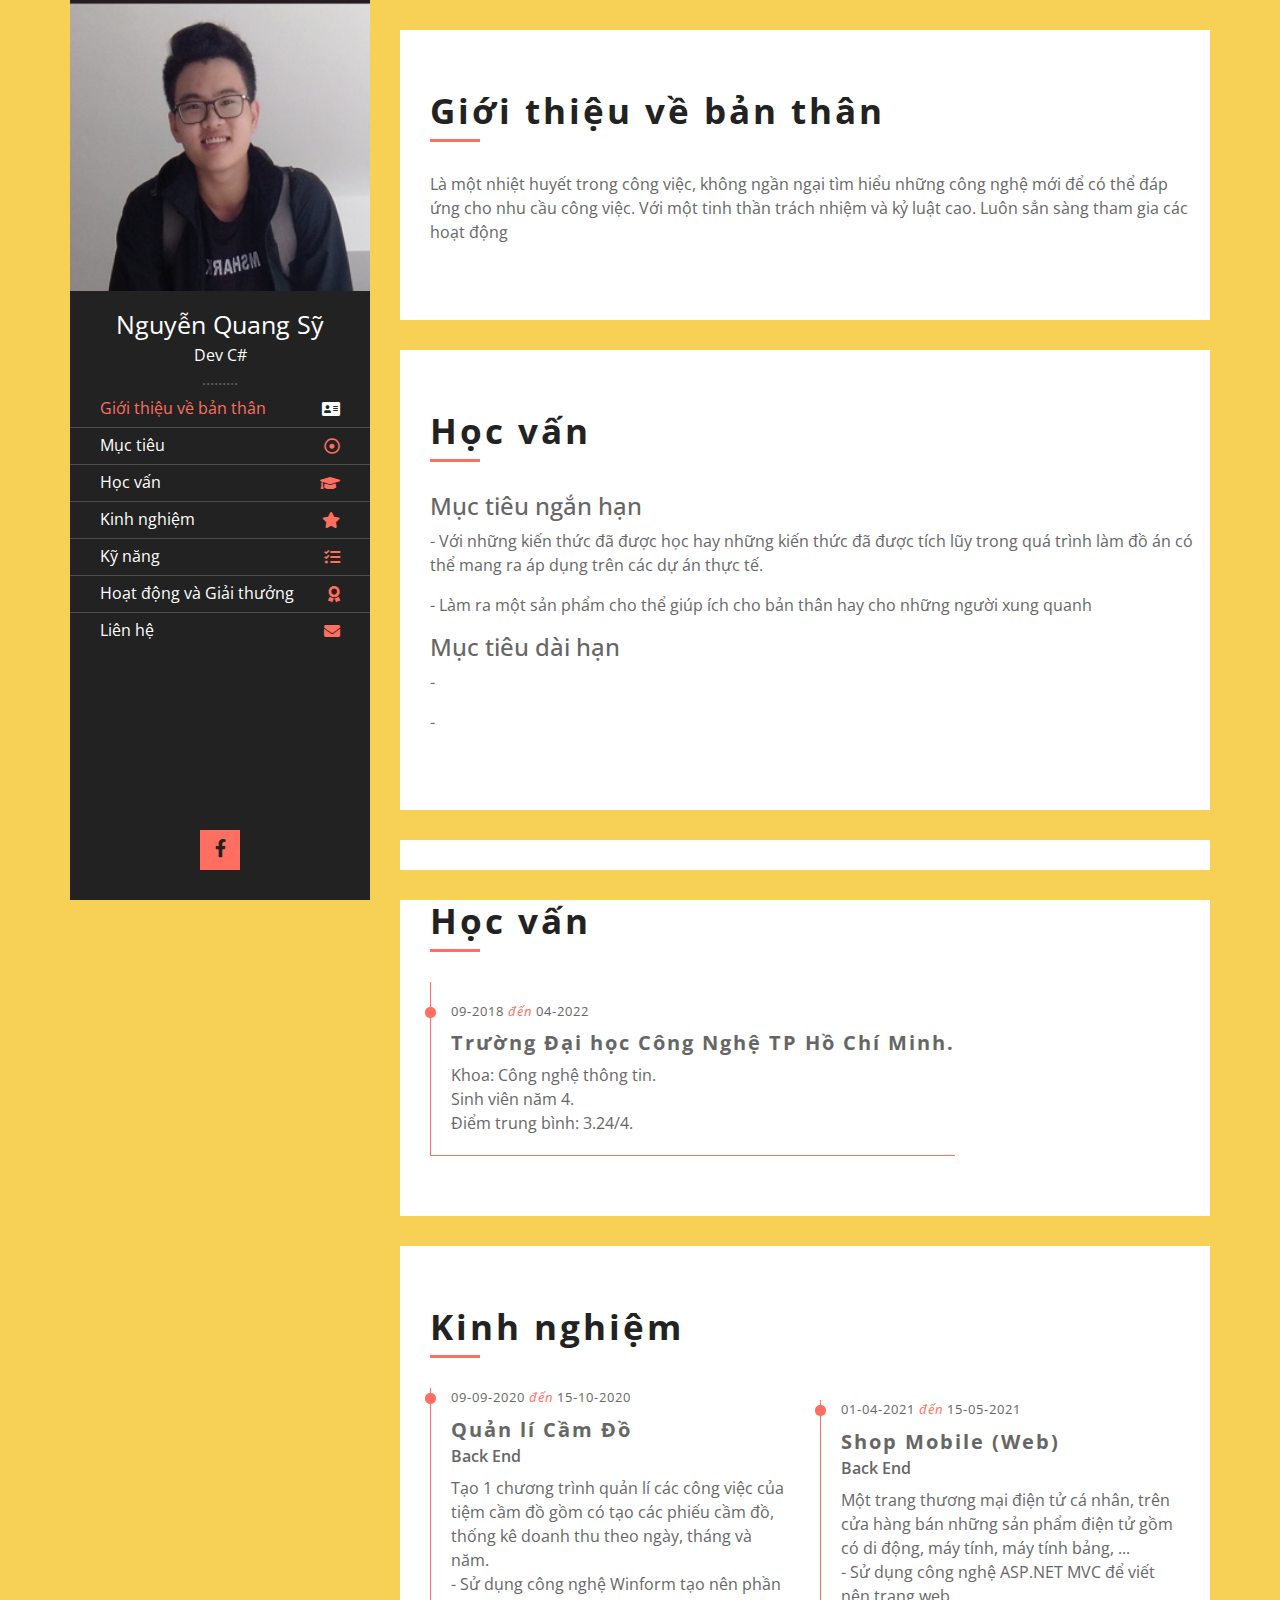
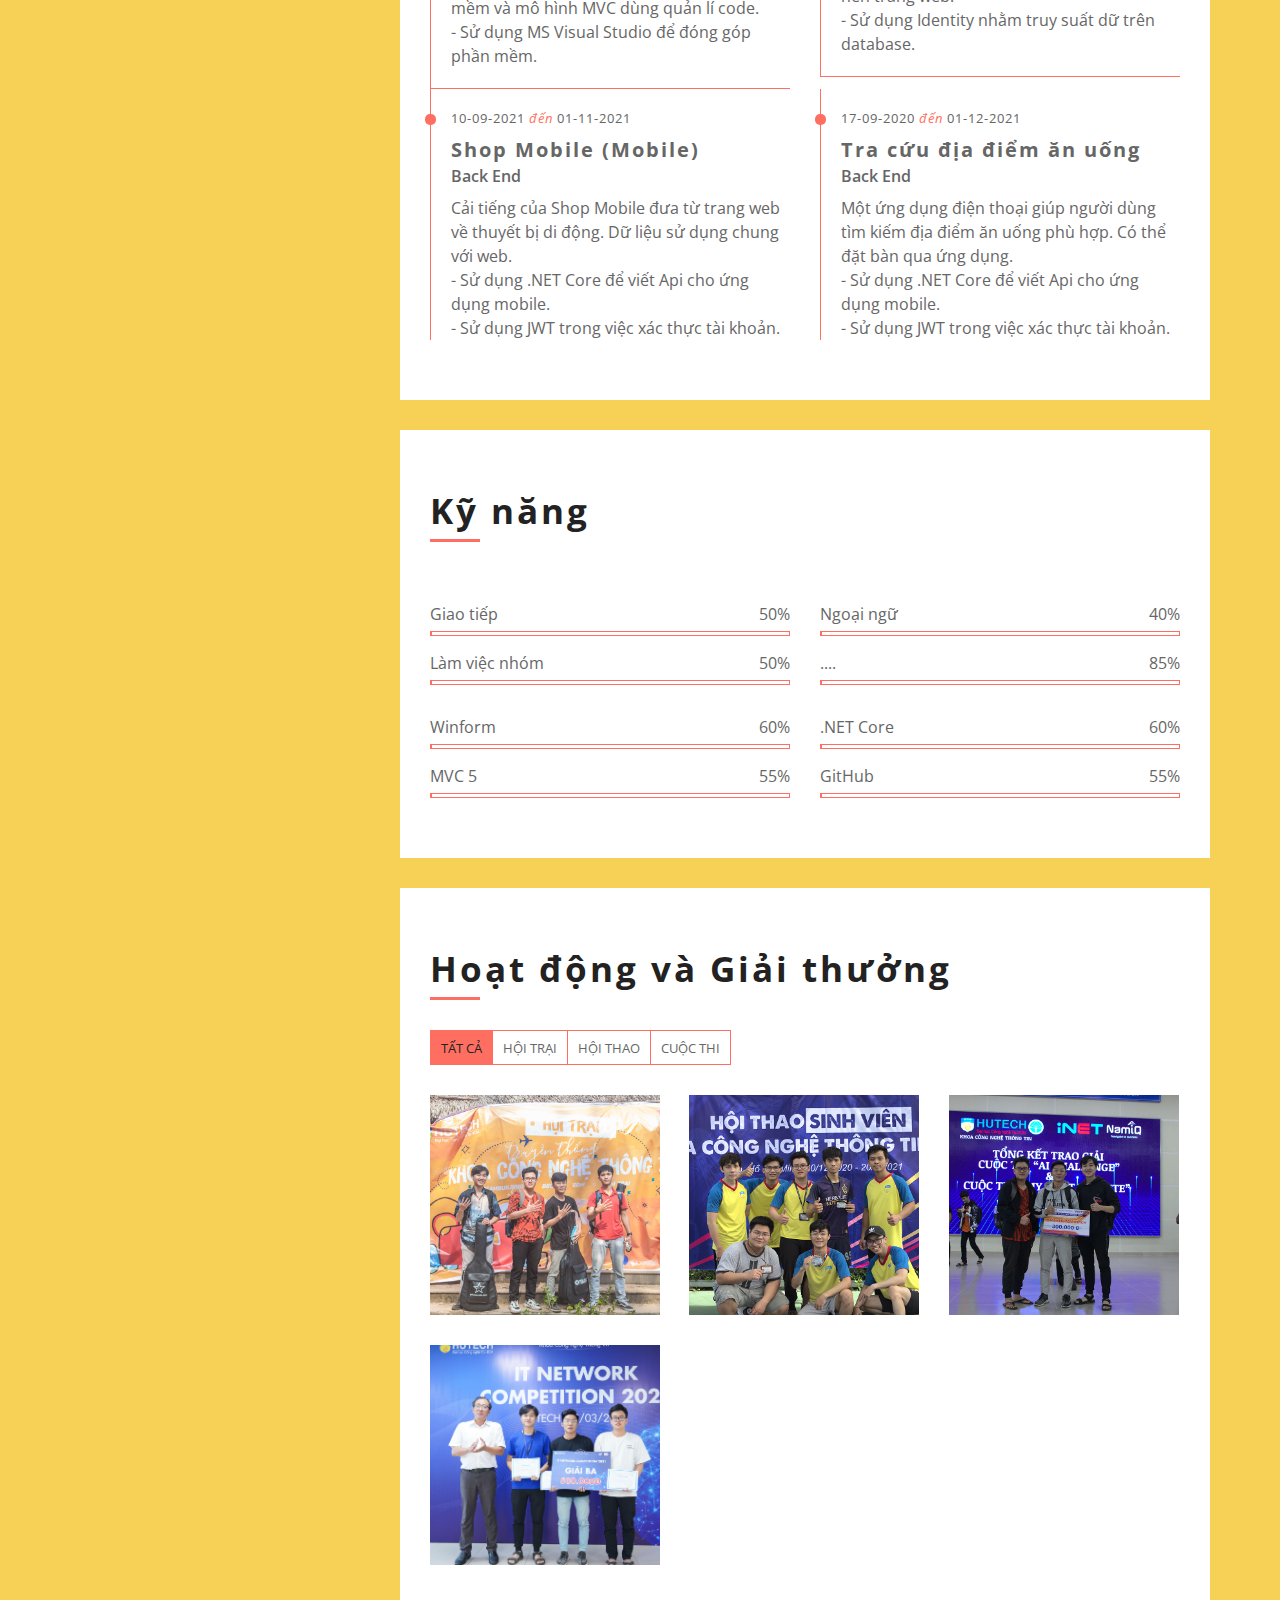
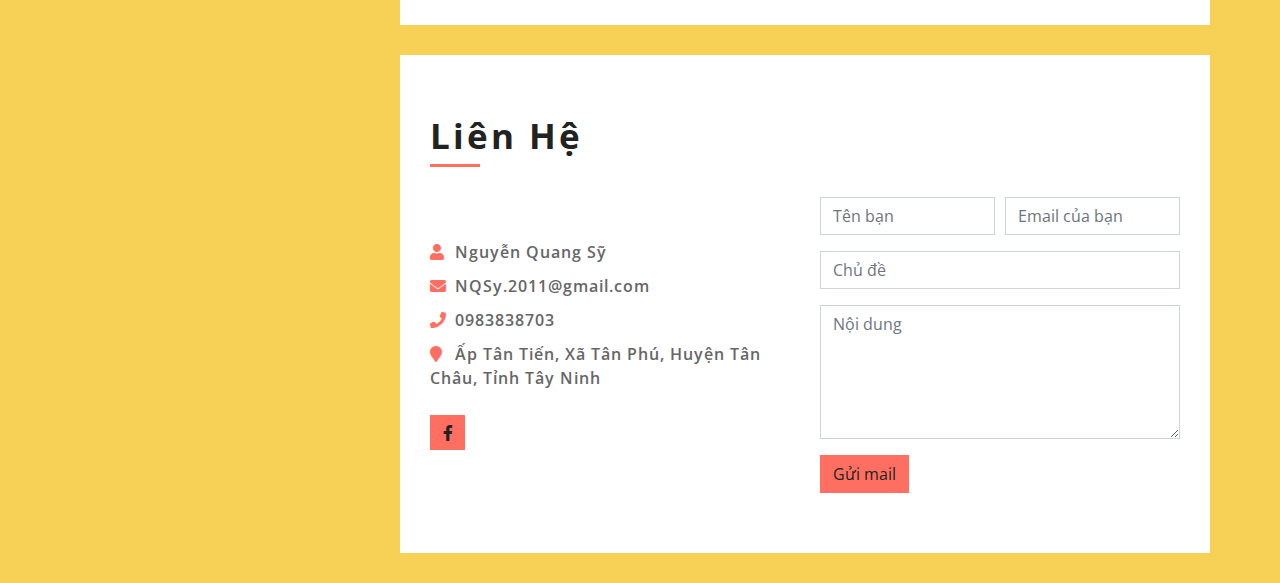
==== index.html @ 54b07f50 "Update index.html" ====
<!DOCTYPE html>
<html lang="en">
    <head>
        <meta charset="utf-8">
        <title>Nguyễn Quang Sỹ</title>
        <meta content="width=device-width, initial-scale=1.0" name="viewport">
        <!-- <meta content="Resume Website Template Free Download" name="keywords">
        <meta content="Resume Website Template Free Download" name="description"> -->

        <!-- Favicon -->
        <link href="img/profile1.png" rel="icon">

        <!-- Google Fonts -->
        <link href="https://fonts.googleapis.com/css2?family=Open+Sans:300;400;600;700;800&display=swap" rel="stylesheet">

        <!-- CSS Libraries -->
        <link href="https://stackpath.bootstrapcdn.com/bootstrap/4.4.1/css/bootstrap.min.css" rel="stylesheet">
        <link href="https://cdnjs.cloudflare.com/ajax/libs/font-awesome/5.10.0/css/all.min.css" rel="stylesheet">
        <link href="lib/slick/slick.css" rel="stylesheet">
        <link href="lib/slick/slick-theme.css" rel="stylesheet">
        <link href="lib/lightbox/css/lightbox.min.css" rel="stylesheet">

        <!-- Template Stylesheet -->
        <link href="css/style.css" rel="stylesheet">
        
    </head>

    <body data-spy="scroll" data-target=".navbar" data-offset="51">
        <div class="wrapper">
            <div class="sidebar">
                <div class="sidebar-header">
                    <img src="img/profile1.png" alt="Image">
                </div>
     
                <div class="sidebar-content">
                    <nav class="navbar navbar-expand-md bg-dark navbar-dark">
                        <!-- <a href="#" class="navbar-brand">Nguyễn Quang Sỹ</a>
                        <button type="button" class="navbar-toggler" data-toggle="collapse" data-target="#navbarCollapse">
                            <span class="navbar-toggler-icon"></span>
                        </button> -->
                        <div style="color: white; font-size: 25px;">Nguyễn Quang Sỹ</div>
                        <div style="color: white;">Dev C#</div>
                        <div>.........</div>
                        <div class="collapse navbar-collapse" id="navbarCollapse">
                            
                            <ul class="nav navbar-nav">
                                <!-- <li class="nav-item">
                                    <a class="nav-link" href="#header">Home<i class="fa fa-home"></i></a>
                                </li> -->
                                <li class="nav-item">
                                    <a class="nav-link" href="#about">Giới thiệu về bản thân<i class="fa fa-address-card"></i></a>
                                </li>
                                <li class="nav-item">
                                    <a class="nav-link" href="#target">Mục tiêu<i class="far fa-dot-circle"></i></a>
                                </li>
                                <li class="nav-item">
                                    <a class="nav-link" href="#education">Học vấn<i class="fas fa-graduation-cap"></i></a>
                                </li>
                                <li class="nav-item">
                                    <a class="nav-link" href="#experience">Kinh nghiệm<i class="fa fa-star"></i></a>
                                </li>
                                <li class="nav-item">
                                    <a class="nav-link" href="#service">Kỹ năng<i class="fa fa-tasks"></i></a>
                                </li>
                                <li class="nav-item">
                                    <a class="nav-link" href="#activities">Hoạt động và Giải thưởng<i class="fas fa-award"></i></a>
                                </li>
                                <!-- <li class="nav-item">
                                    <a class="nav-link" href="#portfolio">Portfolio<i class="fa fa-file-archive"></i></a>
                                </li>-->
                                <li class="nav-item">
                                    <a class="nav-link" href="#contact">Liên hệ<i class="fa fa-envelope"></i></a>
                                </li> 
                            </ul>
                        </div>
                    </nav>
                </div>
                <div class="sidebar-footer">
                    <!-- <a href="#"><i class="fab fa-twitter"></i></a> -->
                    <a href="https://www.facebook.com/quangsy2011/"><i class="fab fa-facebook-f"></i></a>
                    <!-- <a href="#"><i class="fab fa-linkedin-in"></i></a> -->
                </div>
            </div>
            <div class="content">
                <!-- Header Start -->
                <!-- <div class="header" id="header">
                    <div class="content-inner">
                        <p>I'm</p>
                        <h1>Michael Miller</h1>
                        <h2></h2>
                        <div class="typed-text">Web Designer, Web Developer, Front End Developer, Apps Developer, Graphic Designer</div>
                    </div>
                </div> -->
                <!-- Header End -->
                
                <!-- Large Button Start -->
                <!-- <div class="large-btn">
                    <div class="content-inner">
                        <a class="btn" href="#"><i class="fa fa-download"></i>Resume</a>
                        <a class="btn" href="#"><i class="fa fa-hands-helping"></i>Hire Me</a>
                    </div>
                </div> -->
                <!-- Large Button End -->
                
                <!-- About Start -->
                <div class="about" id="about">
                    <div class="content-inner">
                        <div class="content-header">
                            <h2>Giới thiệu về bản thân</h2>
                        </div>
                        <div class="row align-items-center">
                            <!-- <div class="col-md-6 col-lg-5">
                                <img src="img/about.jpg" alt="Image">
                            </div> -->
                            <div style="margin-left: 15px;">
                                <p>
                                    Là một nhiệt huyết trong công việc, không ngần ngại tìm hiểu những công nghệ mới để có thể đáp ứng cho nhu cầu công việc. Với một tinh thần trách nhiệm và kỷ luật cao. Luôn sẳn sàng tham gia các hoạt động 
                                </p>
                                <!-- <a class="btn" href="#">Hire Me</a> -->
                            </div>
                        </div>
                        <!-- <div class="row">
                            <div class="col-md-6">
                                <div class="skills">
                                    <div class="skill-name">
                                        <p>Design</p><p>85%</p>
                                    </div>
                                    <div class="progress">
                                        <div class="progress-bar" role="progressbar" aria-valuenow="85" aria-valuemin="0" aria-valuemax="100"></div>
                                    </div>
                                    <div class="skill-name">
                                        <p>SEO</p><p>95%</p>
                                    </div>
                                    <div class="progress">
                                        <div class="progress-bar" role="progressbar" aria-valuenow="95" aria-valuemin="0" aria-valuemax="100"></div>
                                    </div>
                                </div>
                            </div>
                            <div class="col-md-6">
                                <div class="skills">
                                    <div class="skill-name">
                                        <p>Development</p><p>90%</p>
                                    </div>
                                    <div class="progress">
                                        <div class="progress-bar" role="progressbar" aria-valuenow="90" aria-valuemin="0" aria-valuemax="100"></div>
                                    </div>
                                    <div class="skill-name">
                                        <p>Marketing</p><p>85%</p>
                                    </div>
                                    <div class="progress">
                                        <div class="progress-bar" role="progressbar" aria-valuenow="85" aria-valuemin="0" aria-valuemax="100"></div>
                                    </div>
                                </div>
                            </div>
                        </div> -->
                    </div>
                </div>
                <!-- About End -->

                <!-- Target Start -->
                <div class="education" id="target">
                    <div class="content-inner">
                        <div class="content-header">
                            <h2>Học vấn</h2>
                        </div>
                        <div class="row align-items-center">
                            <div style="margin-left: 15px;">
                                <div class="exp-col">
                                    <span><h4>Mục tiêu ngắn hạn</h4></span>
                                    <p>- Với những kiến thức đã được học hay những kiến thức đã được tích lũy trong quá trình làm đồ án có thể mang ra áp dụng trên các dự án thực tế.</p>
                                    <p>- Làm ra một sản phẩm cho thể giúp ích cho bản thân hay cho những người xung quanh</p>
                                </div>
                            </div>
                        </div>
                        <div class="row align-items-center">
                            <div style="margin-left: 15px;">
                                <div class="exp-col">
                                    <span><h4>Mục tiêu dài hạn</h4></span>
                                    <p>- </p>
                                    <p>- </p>
                                </div>
                            </div>
                        </div>
                    </div>
                </div>
                <!-- Target End -->
                
                <!-- Education Start -->
                <div class="education" id="education">
                    <div class="content-inner">
                        <div class="content-header">
                            <h2>Học vấn</h2>
                        </div>
                        <div class="row align-items-center">
                            <div style="margin-left: 15px;">
                                <div class="edu-col">
                                    <span>09-2018 <i>đến</i> 04-2022</span>
                                    <h3>Trường Đại học Công Nghệ TP Hồ Chí Minh.</h3>
                                    <p>Khoa: Công nghệ thông tin.</p>
                                    <p>Sinh viên năm 4.</p>
                                    <p>Điểm trung bình: 3.24/4.</p>
                                </div>
                            </div>
                            <!-- <div class="col-md-6">
                                <div class="edu-col">
                                    <span>01-Jan-2020 <i>to</i> 31-Dec-2050</span>
                                    <h3>Bachelor Degree</h3>
                                    <p>Lorem ipsum dolor sit amet elit suscipit orci. Donec molestie velit id libero.</p>
                                </div>
                            </div>
                            <div class="col-md-6">
                                <div class="edu-col">
                                    <span>01-Jan-2020 <i>to</i> 31-Dec-2050</span>
                                    <h3>Associate Degree</h3>
                                    <p>Lorem ipsum dolor sit amet elit suscipit orci. Donec molestie velit id libero.</p>
                                </div>
                            </div>
                            <div class="col-md-6">
                                <div class="edu-col">
                                    <span>01-Jan-2020 <i>đến</i> nay</span>
                                    <h3>High School</h3>
                                    <p>Lorem ipsum dolor sit amet elit suscipit orci. Donec molestie velit id libero.</p>
                                </div>
                            </div> -->
                        </div>
                    </div>
                </div>
                <!-- Education Start -->
                
                <!-- Experience Start -->
                <div class="experience" id="experience">
                    <div class="content-inner">
                        <div class="content-header">
                            <h2>Kinh nghiệm</h2>
                        </div>
                        <div class="row align-items-center">
                            <div class="col-md-6">
                                <div class="exp-col">
                                    <span>09-09-2020 <i>đến</i> 15-10-2020</span>
                                    <h3>Quản lí Cầm Đồ</h3>
                                    <h5>Back End</h5>
                                    <p>Tạo 1 chương trình quản lí các công việc của tiệm cầm đồ gồm có tạo các phiếu cầm đồ, thống kê doanh thu theo ngày, tháng và năm.</p>
                                    <p>- Sử dụng công nghệ Winform tạo nên phần mềm và mô hình MVC dùng quản lí code.</p>
                                    <p>- Sử dụng MS Visual Studio để đóng góp phần mềm.</p>
                                </div>
                            </div>
                            <div class="col-md-6">
                                <div class="exp-col">
                                    <span>01-04-2021 <i>đến</i> 15-05-2021</span>
                                    <h3>Shop Mobile (Web)</h3>
                                    <h5>Back End</h5>
                                    <p>Một trang thương mại điện tử cá nhân, trên cửa hàng bán những sản phẩm điện tử gồm có di động, máy tính, máy tính bảng, ...</p>
                                    <p>- Sử dụng công nghệ ASP.NET MVC để viết nên trang web.</p>
                                    <p>- Sử dụng Identity nhằm truy suất dữ trên database.</p>
                                </div>
                            </div>
                            <div class="col-md-6">
                                <div class="exp-col">
                                    <span>10-09-2021 <i>đến</i> 01-11-2021</span>
                                    <h3>Shop Mobile (Mobile)</h3>
                                    <h5>Back End</h5>
                                    <p>Cải tiếng của Shop Mobile đưa từ trang web về thuyết bị di động. Dữ liệu sử dụng chung với web.</p>
                                    <p>- Sử dụng .NET Core để viết Api cho ứng dụng mobile.</p>
                                    <p>- Sử dụng JWT trong việc xác thực tài khoản.</p>
                                </div>
                            </div>
                            <div class="col-md-6">
                                <div class="exp-col">
                                    <span>17-09-2020 <i>đến</i> 01-12-2021</span>
                                    <h3>Tra cứu địa điểm ăn uống</h3>
                                    <h5>Back End</h5>
                                    <p>Một ứng dụng điện thoại giúp người dùng tìm kiếm địa điểm ăn uống phù hợp. Có thể đặt bàn qua ứng dụng.</p>
                                    <p>- Sử dụng .NET Core để viết Api cho ứng dụng mobile.</p>
                                    <p>- Sử dụng JWT trong việc xác thực tài khoản.</p>
                                </div>
                            </div>
                        </div>
                    </div>
                </div>
                <!-- Experience Start -->
                
                <!-- Skill Start -->
                <div class="service, about" id="service">
                    <div class="content-inner">
                        <div class="content-header">
                            <h2>Kỹ năng</h2>
                        </div>
                        <!-- <div class="row align-items-center">
                            <div class="col-md-6">
                                <div class="srv-col">
                                    <i class="fa fa-desktop"></i>
                                    <h3>Web Design</h3>
                                    <p>Lorem ipsum dolor sit amet elit suscipit orci. Donec molestie velit id libero.</p>
                                </div>
                            </div>
                            <div class="col-md-6">
                                <div class="srv-col">
                                    <i class="fa fa-laptop"></i>
                                    <h3>Web Development</h3>
                                    <p>Lorem ipsum dolor sit amet elit suscipit orci. Donec molestie velit id libero.</p>
                                </div>
                            </div>
                            <div class="col-md-6">
                                <div class="srv-col">
                                    <i class="fa fa-search"></i>
                                    <h3>SEO</h3>
                                    <p>Lorem ipsum dolor sit amet elit suscipit orci. Donec molestie velit id libero.</p>
                                </div>
                            </div>
                            <div class="col-md-6">
                                <div class="srv-col">
                                    <i class="fa fa-envelope-open-text"></i>
                                    <h3>Digital Marketing</h3>
                                    <p>Lorem ipsum dolor sit amet elit suscipit orci. Donec molestie velit id libero.</p>
                                </div>
                            </div>
                        </div> -->
                        <div class="row">
                            <div class="col-md-6">
                                <div class="skills">
                                    <div class="skill-name">
                                        <p>Giao tiếp</p><p>50%</p>
                                    </div>
                                    <div class="progress">
                                        <div class="progress-bar" role="progressbar" aria-valuenow="50" aria-valuemin="0" aria-valuemax="100"></div>
                                    </div>
                                    <div class="skill-name">
                                        <p>Làm việc nhóm</p><p>50%</p>
                                    </div>
                                    <div class="progress">
                                        <div class="progress-bar" role="progressbar" aria-valuenow="50" aria-valuemin="0" aria-valuemax="100"></div>
                                    </div>
                                </div>
                            </div>
                            <div class="col-md-6">
                                <div class="skills">
                                    <div class="skill-name">
                                        <p>Ngoại ngữ</p><p>40%</p>
                                    </div>
                                    <div class="progress">
                                        <div class="progress-bar" role="progressbar" aria-valuenow="40" aria-valuemin="0" aria-valuemax="100"></div>
                                    </div>
                                    <div class="skill-name">
                                        <p>....</p><p>85%</p>
                                    </div>
                                    <div class="progress">
                                        <div class="progress-bar" role="progressbar" aria-valuenow="85" aria-valuemin="0" aria-valuemax="100"></div>
                                    </div>
                                </div>
                            </div>
                            <div class="col-md-6">
                                <div class="skills">
                                    <div class="skill-name">
                                        <p>Winform</p><p>60%</p>
                                    </div>
                                    <div class="progress">
                                        <div class="progress-bar" role="progressbar" aria-valuenow="60" aria-valuemin="0" aria-valuemax="100"></div>
                                    </div>
                                    <div class="skill-name">
                                        <p>MVC 5</p><p>55%</p>
                                    </div>
                                    <div class="progress">
                                        <div class="progress-bar" role="progressbar" aria-valuenow="55" aria-valuemin="0" aria-valuemax="100"></div>
                                    </div>
                                </div>
                            </div>
                            <div class="col-md-6">
                                <div class="skills">
                                    <div class="skill-name">
                                        <p>.NET Core</p><p>60%</p>
                                    </div>
                                    <div class="progress">
                                        <div class="progress-bar" role="progressbar" aria-valuenow="60"aria-valuemin="0" aria-valuemax="100"></div>
                                    </div>
                                    <div class="skill-name">
                                        <p>GitHub</p><p>55%</p>
                                    </div>
                                    <div class="progress">
                                        <div class="progress-bar" role="progressbar" aria-valuenow="55" aria-valuemin="0" aria-valuemax="100"></div>
                                    </div>
                                </div>
                            </div>
                        </div>
                    </div>
                </div>
                <!-- Skill Start -->

                <!-- Activities and Awards Start -->
                <div class="portfolio" id="activities">
                    <div class="content-inner">
                        <div class="content-header">
                            <h2>Hoạt động và Giải thưởng</h2>
                        </div>
                        <div class="row">
                            <div class="col-lg-12">
                                <ul id="portfolio-flters">
                                    <li data-filter="*" class="filter-active">Tất cả</li>
                                    <li data-filter=".web-des">Hội trại</li>
                                    <li data-filter=".web-dev">Hội thao</li>
                                    <li data-filter=".dig-mar">Cuộc thi</li>
                                </ul>
                            </div>
                        </div>
                        <div class="row portfolio-container">
                            <div class="col-lg-4 col-md-6 portfolio-item web-des">
                                <div class="portfolio-wrap">
                                    <figure>
                                        <img src="img/hoitrai.jpg" class="img-fluid" alt="">
                                        <a href="img/hoitrai.jpg" data-lightbox="portfolio" data-title="Project Name" class="link-preview" title="Preview"><i class="fa fa-eye"></i></a>
                                        <a href="#" class="link-details" title="More Details"><i class="fa fa-link"></i></a>
                                        <a class="portfolio-title" href="#">Hội tại khoa công nghệ thông tin</a>
                                    </figure>
                                </div>
                            </div>

                            <div class="col-lg-4 col-md-6 portfolio-item web-dev">
                                <div class="portfolio-wrap">
                                    <figure>
                                        <img src="img/hoithao.jpg" class="img-fluid" alt="">
                                        <a href="img/hoithao.jpg" class="link-preview" data-lightbox="portfolio" data-title="Project Name" title="Preview"><i class="fa fa-eye"></i></a>
                                        <a href="#" class="link-details" title="More Details"><i class="fa fa-link"></i></a>
                                        <a class="portfolio-title" href="#">Hội thao khoa công nghệ thông tin</span></a>
                                    </figure>
                                </div>
                            </div>

                            <div class="col-lg-4 col-md-6 portfolio-item dig-mar">
                                <div class="portfolio-wrap">
                                    <figure>
                                        <img src="img/cuocthi.jpg" class="img-fluid" alt="">
                                        <a href="img/cuocthi.jpg" class="link-preview" data-lightbox="portfolio" data-title="Project Name" title="Preview"><i class="fa fa-eye"></i></a>
                                        <a href="#" class="link-details" title="More Details"><i class="fa fa-link"></i></a>
                                        <a class="portfolio-title" href="#">My First WebSite</a>
                                    </figure>
                                </div>
                            </div>

                            <div class="col-lg-4 col-md-6 portfolio-item dig-mar">
                                <div class="portfolio-wrap">
                                    <figure>
                                        <img src="img/cuocthi2.jpg" class="img-fluid" alt="">
                                        <a href="img/cuocthi2.jpg" class="link-preview" data-lightbox="portfolio" data-title="Project Name" title="Preview"><i class="fa fa-eye"></i></a>
                                        <a href="#" class="link-details" title="More Details"><i class="fa fa-link"></i></a>
                                        <a class="portfolio-title" href="#">IT NETWORK COMPETITION</a>
                                    </figure>
                                </div>
                            </div>

                            <!-- <div class="col-lg-4 col-md-6 portfolio-item dig-mar">
                                <div class="portfolio-wrap">
                                    <figure>
                                        <img src="img/cuocthi3.jpg" class="img-fluid" alt="">
                                        <a href="img/cuocthi3.jpg" class="link-preview" data-lightbox="portfolio" data-title="Project Name" title="Preview"><i class="fa fa-eye"></i></a>
                                        <a href="#" class="link-details" title="More Details"><i class="fa fa-link"></i></a>
                                        <a class="portfolio-title" href="#">IT NETWORK COMPETITION</a>
                                    </figure>
                                </div>
                            </div> -->

                        </div>
                    </div>
                </div>
                <!-- Activities and Awards Start -->
                
                <!-- Portfolio Start -->
                <!-- <div class="portfolio" id="portfolio">
                    <div class="content-inner">
                        <div class="content-header">
                            <h2>Portfolio</h2>
                        </div>
                        <div class="row">
                            <div class="col-lg-12">
                                <ul id="portfolio-flters">
                                    <li data-filter="*" class="filter-active">All</li>
                                    <li data-filter=".web-des">Design</li>
                                    <li data-filter=".web-dev">Development</li>
                                    <li data-filter=".dig-mar">Marketing</li>
                                </ul>
                            </div>
                        </div>
                        <div class="row portfolio-container">
                            <div class="col-lg-4 col-md-6 portfolio-item web-des">
                                <div class="portfolio-wrap">
                                    <figure>
                                        <img src="img/portfolio-1.jpg" class="img-fluid" alt="">
                                        <a href="img/portfolio-1.jpg" data-lightbox="portfolio" data-title="Project Name" class="link-preview" title="Preview"><i class="fa fa-eye"></i></a>
                                        <a href="#" class="link-details" title="More Details"><i class="fa fa-link"></i></a>
                                        <a class="portfolio-title" href="#">Project Name <span>Web Design</span></a>
                                    </figure>
                                </div>
                            </div>

                            <div class="col-lg-4 col-md-6 portfolio-item web-des">
                                <div class="portfolio-wrap">
                                    <figure>
                                        <img src="img/portfolio-2.jpg" class="img-fluid" alt="">
                                        <a href="img/portfolio-2.jpg" class="link-preview" data-lightbox="portfolio" data-title="Project Name" title="Preview"><i class="fa fa-eye"></i></a>
                                        <a href="#" class="link-details" title="More Details"><i class="fa fa-link"></i></a>
                                        <a class="portfolio-title" href="#">Project Name <span>Web Design</span></a>
                                    </figure>
                                </div>
                            </div>

                            <div class="col-lg-4 col-md-6 portfolio-item web-dev">
                                <div class="portfolio-wrap">
                                    <figure>
                                        <img src="img/portfolio-3.jpg" class="img-fluid" alt="">
                                        <a href="img/portfolio-3.jpg" class="link-preview" data-lightbox="portfolio" data-title="Project Name" title="Preview"><i class="fa fa-eye"></i></a>
                                        <a href="#" class="link-details" title="More Details"><i class="fa fa-link"></i></a>
                                        <a class="portfolio-title" href="#">Project Name <span>Web Development</span></a>
                                    </figure>
                                </div>
                            </div>

                            <div class="col-lg-4 col-md-6 portfolio-item web-dev">
                                <div class="portfolio-wrap">
                                    <figure>
                                        <img src="img/portfolio-4.jpg" class="img-fluid" alt="">
                                        <a href="img/portfolio-4.jpg" class="link-preview" data-lightbox="portfolio" data-title="Project Name" title="Preview"><i class="fa fa-eye"></i></a>
                                        <a href="#" class="link-details" title="More Details"><i class="fa fa-link"></i></a>
                                        <a class="portfolio-title" href="#">Project Name <span>Web Development</span></a>
                                    </figure>
                                </div>
                            </div>

                            <div class="col-lg-4 col-md-6 portfolio-item dig-mar">
                                <div class="portfolio-wrap">
                                    <figure>
                                        <img src="img/portfolio-5.jpg" class="img-fluid" alt="">
                                        <a href="img/portfolio-5.jpg" class="link-preview" data-lightbox="portfolio" data-title="Project Name" title="Preview"><i class="fa fa-eye"></i></a>
                                        <a href="#" class="link-details" title="More Details"><i class="fa fa-link"></i></a>
                                        <a class="portfolio-title" href="#">Project Name <span>Digital Marketing</span></a>
                                    </figure>
                                </div>
                            </div>

                            <div class="col-lg-4 col-md-6 portfolio-item dig-mar">
                                <div class="portfolio-wrap">
                                    <figure>
                                        <img src="img/portfolio-6.jpg" class="img-fluid" alt="">
                                        <a href="img/portfolio-6.jpg" class="link-preview" data-lightbox="portfolio" data-title="Project Name" title="Preview"><i class="fa fa-eye"></i></a>
                                        <a href="#" class="link-details" title="More Details"><i class="fa fa-link"></i></a>
                                        <a class="portfolio-title" href="#">Project Name <span>Digital Marketing</span></a>
                                    </figure>
                                </div>
                            </div>
                        </div>
                    </div>
                </div> -->
                <!-- Portfolio Start -->
                
                <!-- Review Start -->
                <!-- <div class="review" id="review">
                    <div class="content-inner">
                        <div class="content-header">
                            <h2>Review</h2>
                        </div>
                        <div class="row align-items-center review-slider">
                            <div class="col-md-12">
                                <div class="review-slider-item">
                                    <div class="review-text">
                                        <p>
                                            Lorem ipsum dolor sit amet, consectetur adipiscing elit. Sed eu suscipit orci. Donec molestie velit id libero blandit, quis suscipit urna suscipit. Donec aliquet erat eu lacinia iaculis. Ut tempor tellus eu sem pharetra feugiat.
                                        </p>
                                    </div>
                                    <div class="review-img">
                                        <img src="img/review-1.jpg" alt="Image">
                                        <div class="review-name">
                                            <h3>Client Name</h3>
                                            <p>Profession</p>
                                        </div>
                                    </div>
                                </div>
                            </div>
                            <div class="col-md-12">
                                <div class="review-slider-item">
                                    <div class="review-text">
                                        <p>
                                            Lorem ipsum dolor sit amet, consectetur adipiscing elit. Sed eu suscipit orci. Donec molestie velit id libero blandit, quis suscipit urna suscipit. Donec aliquet erat eu lacinia iaculis. Ut tempor tellus eu sem pharetra feugiat.
                                        </p>
                                    </div>
                                    <div class="review-img">
                                        <img src="img/review-2.jpg" alt="Image">
                                        <div class="review-name">
                                            <h3>Client Name</h3>
                                            <p>Profession</p>
                                        </div>
                                    </div>
                                </div>
                            </div>
                            <div class="col-md-12">
                                <div class="review-slider-item">
                                    <div class="review-text">
                                        <p>
                                            Lorem ipsum dolor sit amet, consectetur adipiscing elit. Sed eu suscipit orci. Donec molestie velit id libero blandit, quis suscipit urna suscipit. Donec aliquet erat eu lacinia iaculis. Ut tempor tellus eu sem pharetra feugiat.
                                        </p>
                                    </div>
                                    <div class="review-img">
                                        <img src="img/review-3.jpg" alt="Image">
                                        <div class="review-name">
                                            <h3>Client Name</h3>
                                            <p>Profession</p>
                                        </div>
                                    </div>
                                </div>
                            </div>
                        </div>
                    </div>
                </div> -->
                <!-- Review End -->
                
                <!-- Contact Start -->
                <div class="contact" id="contact">
                    <div class="content-inner">
                        <div class="content-header">
                            <h2>Liên Hệ</h2>
                        </div>
                        <div class="row align-items-center">
                            <div class="col-md-6">
                                <div class="contact-info">
                                    <p><i class="fa fa-user"></i>Nguyễn Quang Sỹ</p>
                                    <!-- <p><i class="fa fa-tag"></i>Web Designer & Developer</p> -->
                                    <p><i class="fa fa-envelope"></i><a href="mailto:NQSy.2011@gmail.com">NQSy.2011@gmail.com</a></p>
                                    <p><i class="fa fa-phone"></i><a href="tel:+84983838703">0983838703</a></p>
                                    <p><i class="fa fa-map-marker"></i>Ấp Tân Tiến, Xã Tân Phú, Huyện Tân Châu, Tỉnh Tây Ninh</p>
                                    <div class="social">
                                        <!-- <a class="btn" href="https://zalo.me/0983838703"><i class="fab fa-zalo"></i></a> -->
                                        <a class="btn" href="https://www.facebook.com/quangsy2011/"><i class="fab fa-facebook-f"></i></a>
                                        <!-- <a class="btn" href=""><i class="fab fa-linkedin-in"></i></a>
                                        <a class="btn" href=""><i class="fab fa-instagram"></i></a>
                                        <a class="btn" href=""><i class="fab fa-youtube"></i></a> -->
                                    </div>
                                </div>
                            </div>
                            <div class="col-md-6">
                                <div class="form">
                                    <form>
                                        <div class="form-row">
                                            <div class="form-group col-md-6">
                                                <input type="text" class="form-control" placeholder="Tên bạn" />
                                            </div>
                                            <div class="form-group col-md-6">
                                                <input type="email" class="form-control" placeholder="Email của bạn" />
                                            </div>
                                        </div>
                                        <div class="form-group">
                                            <input type="text" class="form-control" placeholder="Chủ đề" />
                                        </div>
                                        <div class="form-group">
                                            <textarea class="form-control" rows="5" placeholder="Nội dung"></textarea>
                                        </div>
                                        <div><button class="btn" type="submit">Gửi mail</button></div>
                                    </form>
                                </div>
                            </div>
                        </div>
                    </div>
                </div>
                <!-- Contact End -->
                
                <!-- Footer Start -->
                <!-- <div class="footer">
                    <div class="content-inner">
                        <div class="row align-items-center">
                            <div class="col-md-6">
                                <p>&copy; Copyright <a href="https://htmlcodex.com">HTML Codex</a>. All Rights Reserved</p>
                            </div>
                            <div class="col-md-6">
                                <p>Powered by <a href="https://htmlcodex.com">HTML Codex</a></p>
                            </div>
                        </div>
                    </div>
                </div> -->
                <!-- Footer Start -->
            </div>
        </div>
        
        <!-- Back to Top -->
        <a href="#" class="back-to-top"><i class="fa fa-angle-double-up"></i></a>
        
        <!-- JavaScript Libraries -->
        <script src="https://code.jquery.com/jquery-3.4.1.min.js"></script>
        <script src="https://stackpath.bootstrapcdn.com/bootstrap/4.4.1/js/bootstrap.bundle.min.js"></script>
        <script src="lib/easing/easing.min.js"></script>
        <script src="lib/slick/slick.min.js"></script>
        <script src="lib/typed/typed.min.js"></script>
        <script src="lib/waypoints/waypoints.min.js"></script>
        <script src="lib/isotope/isotope.pkgd.min.js"></script>
        <script src="lib/lightbox/js/lightbox.min.js"></script>

        <!-- Template Javascript -->
        <script src="js/main.js"></script>
    </body>
</html>
---- css/style.css ----
/**********************************/
/********** General CSS ***********/
/**********************************/
body {
    color: #666666;
    background: #F6D155;
    font-family: 'Open Sans', sans-serif;
}

a {
    color: #222222;
    transition: all .3s;
}

a:hover,
a:active,
a:focus {
    color: #FF6F61;
    outline: none;
    text-decoration: none;
}

.btn:focus {
    box-shadow: none;
}


/**********************************/
/****** Layout with Sidebar *******/
/**********************************/
.wrapper {
    position: relative;
    margin: 0 auto;
    width: 100%;
    max-width: 1140px;
}

.wrapper .sidebar {
    position: relative;
    width: 100%;
    float: left;
    background: #222222;
}

.wrapper .content {
    position: relative;
    width: 100%;
    padding: 15px;
    float: left;
    background: #F6D155;
}

.wrapper .sidebar-header,
.wrapper .sidebar-footer {
    display: none;
}

.navbar {
    padding: 15px;
    background: #222222 !important;
}

.navbar-expand-md .navbar-nav .nav-item {
    width: 100%;
    border-top: 1px solid rgba(255, 255, 255, .2);
}

.navbar-expand-md .navbar-nav .nav-item:first-child{
    border-top: none;
}

.navbar-expand-md .navbar-nav .nav-link {
    color: #ffffff;
    padding: 5px 15px 7px 15px;
    transition: all .3s;
}

.navbar-expand-md .navbar-nav .nav-link i {
    color: #FF6F61;
    float: right;
    padding-top: 5px;
    transition: all .3s;
}

.navbar-expand-md .navbar-nav .nav-link:hover,
.navbar-expand-md .navbar-nav .nav-link.active {
    color: #FF6F61;
}

.navbar-expand-md .navbar-nav .nav-link:hover i,
.navbar-expand-md .navbar-nav .nav-link.active i{
    color: #ffffff;
}


.wrapper .sidebar,
.wrapper .content {
    -webkit-transition: margin 200ms ease-out;
    -moz-transition: margin 200ms ease-out;
    -o-transition: margin 200ms ease-out;
    transition: margin 200ms ease-out;
}

@media (min-width: 768px) {
    .wrapper .content {
        padding: 30px 0px 30px 30px;
    }
    
    .wrapper .content::before,
    .wrapper .content::after {
        position: fixed;
        content: "";
        width: 100%;
        height: 30px;
        background: #F6D155;
        z-index: 1;
    }
    
    .wrapper .content::before {
        top: 0;
    }
    
    .wrapper .content::after {
        bottom: 0;
    }
    
    .wrapper .sidebar {
        position: fixed;
        width: 300px;
        height: 100%;
        margin-left: -250px;
        float: left;
        overflow: auto;
        scrollbar-width: thin;
        scrollbar-color: gray;
        z-index: 2;
    }

    .wrapper .sidebar:hover {
        margin-left: 0px;
    }
    
    .wrapper .content {
        position: relative;
        width: calc(100% - 50px);
        margin-left: 50px;
        float: right;
    }
    
    .wrapper .sidebar:hover  .sidebar-header {
        position: relative;
        display: block;
        width: 100%;
    }

    .wrapper .sidebar .sidebar-header img {
        width: 100%;
        height: auto;
    }
    
    .navbar-brand {
        display: none;
    }
    
    .navbar {
        padding: 15px 0;
        flex-direction: column;
    }
    
    .wrapper .sidebar:hover .navbar-expand-md .navbar-nav .nav-link {
        padding: 5px 30px 7px 30px;
    }
    
    .wrapper .sidebar::-webkit-scrollbar {
        width: 7px;
    }

    .wrapper .sidebar::-webkit-scrollbar-track {
        -webkit-box-shadow: inset 0 0 6px rgba(0,0,0,0.1);
    }

    .wrapper .sidebar::-webkit-scrollbar-thumb {
        background-color: darkgrey;
        outline: 1px solid slategrey;
        border-radius: 7px
    }
    
    .navbar-brand {
        display: none;
    }
    
    .sidebar .sidebar-footer {
        width: 300px;
        position: fixed;
        bottom: 0;
        padding: 15px;
        font-size: 0;
        text-align: center;
        background: #222222;
    }
    
    .sidebar .sidebar-footer a {
        display: inline-block;
        width: 40px;
        height: 40px;
        padding: 5px 0;
        margin: 0 15px 15px 0;
        text-align: center;
        font-size: 18px;
        color: #222222;
        background: #FF6F61;
    }
    
    .sidebar .sidebar-footer a:last-child {
        margin-right: 0;
    }
    
    .sidebar .sidebar-footer a:hover {
        color: #FF6F61;
        background: #ffffff;
    }
    
    .sidebar:hover .sidebar-footer {
        display: block;
    }
}

@media (min-width: 992px) {
    .wrapper .sidebar {
        margin: 0;
    }

    .wrapper .content {
        width: calc(100% - 300px);
        margin-left: 300px;
    }

    .sidebar .sidebar-header {
        position: relative;
        display: block;
        width: 100%;
    }
    
    .navbar-expand-md .navbar-nav .nav-link {
        padding: 5px 30px 7px 30px;
    }
    
    .sidebar .sidebar-footer {
        display: block;
    }
}

@media (max-width: 1140px) {
    .wrapper .content {
        padding: 30px;
    }
}

@media (max-width: 576px) {
    .wrapper .content {
        padding: 15px;
    }
}


/**********************************/
/******** Back to Top CSS *********/
/**********************************/
.back-to-top {
    position: fixed;
    display: none;
    width: 30px;
    height: 30px;
    text-align: center;
    line-height: 1;
    font-size: 30px;
    right: 30px;
    bottom: 30px;
    transition: background 0.5s;
    z-index: 11;
}

.back-to-top i {
    color: #222222;
}

.back-to-top i:hover {
    color: #FF6F61;
}

.back-to-top {
    -webkit-animation: action 1s infinite  alternate;
    animation: action 1s infinite  alternate;
}

@-webkit-keyframes action {
    0% { transform: translateY(0); }
    100% { transform: translateY(-15px); }
}

@keyframes action {
    0% { transform: translateY(0); }
    100% { transform: translateY(-15px); }
}


/**********************************/
/*********** Header CSS ***********/
/**********************************/
.header {
    position: relative;
    background: #ffffff;
}

.header .content-inner {
    padding: 100px 30px;
    background: url(../img/profile.png) right bottom no-repeat;
    background-size: contain;
}

.header p {
    color: #FF6F61;
    font-size: 22px;
    font-weight: 600;
    margin-bottom: 10px;
}

.header h1 {
    color: #222222;
    font-size: 50px;
    font-weight: 700;
}

.header h2 {
    display: inline-block;
    margin: 0;
    height: 25px;
    font-size: 25px;
}

.header .typed-text {
    display: none;
}

.header .typed-cursor {
    font-size: 25px;
    font-weight: 300;
    color: #222222;
}

.large-btn .content-inner {
    font-size: 0;
    border-bottom: 30px solid #F6D155;
}

.large-btn .btn {
    position: relative;
    width: 50%;
    padding: 15px 0;
    color: #FF6F61;
    font-size: 20px;
    background: #222222;
    border-radius: 0;
}

.large-btn .btn:last-child {
    color: #222222;
    background: #FF6F61;
}

.large-btn .btn i {
    margin-right: 8px;
}

.large-btn .btn::after {
    position: absolute;
    content: "";
    width: 0;
    height: 100%;
    top: 0;
    left: 0;
    transition: all .3s;
}

.large-btn .btn:hover::after {
    width: 100%;
    background: rgba(255, 255, 255, .1);
}


/**********************************/
/******* Content Header CSS *******/
/**********************************/
.content-header {
    position: relative;
    width: 100%;
    margin-bottom: 30px;
    padding-bottom: 10px;
}

.content-header h2 {
    color: #222222;
    font-size: 35px;
    font-weight: 700;
    letter-spacing: 3px;
    margin: 0;
}

.content-header::after {
    content: '';
    position: absolute;
    display: block;
    width: 50px;
    height: 3px;
    bottom: 0;
    left: 0;
    background: #FF6F61;
}


/**********************************/
/*********** About CSS ************/
/**********************************/
.about {
    position: relative;
    padding: 60px 30px;
    background: #ffffff;
    border-bottom: 30px solid #F6D155;
}


.about img {
    width: 100%;
    height: auto;
}

@media(max-width: 767.98px) {
    .about img {
        margin-bottom: 15px;
    }
}

.about .btn {
    border-radius: 0;
    color: #222222;
    background: #FF6F61;
    transition: all .3s;
}

.about .btn:hover {
    color: #FF6F61;
    background: #222222;
}

.about .skills {
    padding-top: 15px;
}

.about .skill-name {
    margin-top: 15px;
}

.about .skill-name p {
    display: inline-block;
    margin-bottom: 5px;
    font-size: 16px;
    font-weight: 400;
}

.about .skill-name p:last-child {
    float: right;
}

.about .progress {
    height: 5px;
    border: 1px solid #FF6F61;
    border-radius: 0;
    background: #ffffff;
}

.about .progress .progress-bar {
    width: 1px;
    background: #FF6F61;
    border-radius: 0;
    transition: 1s;
}


/**********************************/
/********* Education CSS **********/
/**********************************/
.education {
    position: relative;
    padding: 60px 30px;
    background: #ffffff;
    border-bottom: 30px solid #F6D155;
}

.education .edu-col {
    position: relative;
    width: 100%;
    padding: 20px 0 20px 20px;
    border-left: 1px solid #FF6F61;
    border-bottom: 1px solid #FF6F61;
}

.education .col-md-6:first-child .edu-col {
    padding-top: 0;
}

.education .col-md-6:last-child .edu-col {
    border-bottom: none;
    padding-bottom: 0;
}

@media (min-width: 768px) {
    .education .col-md-6:nth-child(-n+2) .edu-col {
        padding-top: 0;
    }

    .education .col-md-6:last-child .edu-col,
    .education .col-md-6:nth-last-child(2) .edu-col {
        border-bottom: none;
        padding-bottom: 0;
    }
}

.education .edu-col span {
    position: relative;
    display: block;
    font-size: 13px;
    letter-spacing: 1px;
    margin-bottom: 10px;
}

.education .edu-col span::before {
    position: absolute;
    content: "";
    width: 11px;
    height: 11px;
    background: #FF6F61;
    top: 5px;
    left: -26px;
    border-radius: 5px;
}

.education .edu-col span i {
    color: #FF6F61;
}

.education .edu-col h3 {
    font-size: 20px;
    font-weight: 700;
    letter-spacing: 2px;
}

.education .edu-col p {
    margin: 0;
}


/**********************************/
/********* Experience CSS *********/
/**********************************/
.experience {
    position: relative;
    padding: 60px 30px;
    background: #ffffff;
    border-bottom: 30px solid #F6D155;
}

.experience .exp-col {
    position: relative;
    width: 100%;
    padding: 20px 0 20px 20px;
    border-left: 1px solid #FF6F61;
    border-bottom: 1px solid #FF6F61;
}

.experience .col-md-6:first-child .exp-col {
    padding-top: 0;
}

.experience .col-md-6:last-child .exp-col {
    border-bottom: none;
    padding-bottom: 0;
}

@media (min-width: 768px) {
    .experience .col-md-6:nth-child(-n+2) .exp-col {
        padding-top: 0;
    }

    .experience .col-md-6:last-child .exp-col,
    .experience .col-md-6:nth-last-child(2) .exp-col {
        border-bottom: none;
        padding-bottom: 0;
    }
}

.experience .exp-col span {
    position: relative;
    display: block;
    font-size: 13px;
    letter-spacing: 1px;
    margin-bottom: 10px;
}

.experience .exp-col span::before {
    position: absolute;
    content: "";
    width: 11px;
    height: 11px;
    background: #FF6F61;
    top: 5px;
    left: -26px;
    border-radius: 5px;
}

.experience .exp-col span i {
    color: #FF6F61;
}

.experience .exp-col h3 {
    font-size: 20px;
    font-weight: 700;
    letter-spacing: 2px;
    margin-bottom: 5px;
}

.experience .exp-col h4 {
    font-size: 14px;
    font-weight: 400;
    font-style: italic;
    margin-bottom: 5px;
}

.experience .exp-col h5 {
    font-size: 16px;
    font-weight: 600;
    margin-bottom: 10px;
}

.experience .exp-col p {
    margin: 0;
}


/**********************************/
/*********** Service CSS **********/
/**********************************/
.service {
    position: relative;
    padding: 60px 30px 30px 30px;
    background: #ffffff;
    border-bottom: 30px solid #F6D155;
}

.service .srv-col {
    position: relative;
    width: 100%;
    margin-bottom: 30px;
}

.service .srv-col i {
    font-size: 30px;
    color: #FF6F61;
    margin-bottom: 15px;
}

.service .srv-col h3 {
    font-size: 20px;
    font-weight: 700;
    letter-spacing: 2px;
    margin-bottom: 5px;
}

.experience .exp-col h4 {
    font-size: 14px;
    font-weight: 400;
    font-style: italic;
    margin-bottom: 5px;
}

.experience .exp-col h5 {
    font-size: 16px;
    font-weight: 600;
    margin-bottom: 10px;
}

.experience .exp-col p {
    margin: 0;
}


/**********************************/
/********** Portfolio CSS *********/
/**********************************/
.portfolio {
    position: relative;
    padding: 60px 30px 30px 30px;
    background: #ffffff;
    border-bottom: 30px solid #F6D155;
}

.portfolio #portfolio-flters {
    padding: 0;
    margin: -15px 0 30px 0;
    list-style: none;
    font-size: 0;
}

.portfolio #portfolio-flters li {
    cursor: pointer;
    margin: 15px -1px 0 0;
    display: inline-block;
    height: 35px;
    padding: 10px;
    color: #666666;
    font-size: 13px;
    line-height: 15px;
    text-transform: uppercase;
    border: 1px solid #FF6F61;
    background: #ffffff;
    transition: all 0.3s ease-in-out;
}

.portfolio #portfolio-flters li:hover,
.portfolio #portfolio-flters li.filter-active {
    background: #FF6F61;
    color: #222222;
}

.portfolio .portfolio-item {
    position: relative;
    height: 250px;
    overflow: hidden;
}

.portfolio .portfolio-item figure {
    background: #ffffff;
    overflow: hidden;
    height: 220px;
    position: relative;
    border-radius: 0;
    margin: 0; 
}

.portfolio .portfolio-item figure img {
    width: 100%; 
    height: 100%; 
    object-fit: cover; 
}

.portfolio .portfolio-item figure:hover img {
    opacity: 0.3;
    transition: 0.3s;
}

.portfolio .portfolio-item figure .link-preview,
.portfolio .portfolio-item figure .link-details,
.portfolio .portfolio-item figure .portfolio-title {
    position: absolute;
    display: inline-block;
    opacity: 0;
    line-height: 1;
    text-align: center;
    width: 45px;
    height: 35px;
    background: #FF6F61;
    transition: 0.2s linear;
}

.portfolio .portfolio-item figure .link-preview i,
.portfolio .portfolio-item figure .link-details i {
    color: #222222;
    padding-top: 10px;
    font-size: 16px;
}

.portfolio .portfolio-item figure .link-preview:hover,
.portfolio .portfolio-item figure .link-details:hover {
    background: #222222;
}

.portfolio .portfolio-item figure .link-preview:hover i,
.portfolio .portfolio-item figure .link-details:hover i {
    color: #FF6F61;
}

.portfolio .portfolio-item figure .link-preview {
    left: 50%;
    top: calc(25% - 18px);
}

.portfolio .portfolio-item figure .link-details {
    right: 50%;
    top: calc(25% - 18px);
}

.portfolio .portfolio-item figure .portfolio-title {
    margin: 0;
    width: 100%;
    height: 50%;
    left: 0;
    right: 0;
    top: 100%;
    padding: 30px 10px;
    color: #222222;
    font-size: 16px;
    font-weight: 600;
    background: rgba(255, 111, 97, .5);
    border-radius: 0;
}

.portfolio .portfolio-item figure .portfolio-title:hover {
    text-decoration: none;
}

.portfolio .portfolio-item figure .portfolio-title span {
    display: block;
    margin-top: 10px;
    font-family: 'Open Sans', sans-serif;
    font-size: 13px;
    font-weight: 300;
}

.portfolio .portfolio-item figure:hover .link-preview {
    opacity: 1;
    left: calc(50% - 61px);
}

.portfolio .portfolio-item figure:hover .link-details {
    opacity: 1;
    right: calc(50% - 61px);
}

.portfolio .portfolio-item figure:hover .portfolio-title {
    opacity: 1;
    top: 50%;
}


/**********************************/
/*********** Review CSS ***********/
/**********************************/
.review {
    position: relative;
    background: #ffffff;
    border-bottom: 30px solid #F6D155;
}

.review .content-inner {
    position: relative;
    padding: 60px 30px;
    background: url(../img/quote.png) right bottom no-repeat;
}

.review .review-text p {
    font-size: 18px;
    font-style: italic;
}

.review .review-img {
    display: flex;
    align-items: center;
}

.review .review-img img {
    width: 80px; 
    height: 80px; 
    object-fit: cover;
    margin-right: 15px;
}

.review .review-name h3 {
    font-size: 18px;
    font-weight: 700;
    letter-spacing: 2px;
    margin-bottom: 5px;
}

.review .review-name p {
    font-size: 14px;
    margin-bottom: 0;
}

.review .review-text .ratting {
    margin-bottom: 5px;
}

.review .review-text .ratting i {
    color: #FF6F61;
    font-size: 14px;
}

.review .slick-slider:hover .slick-prev {
    left: 30px;
}

.review .slick-slider:hover .slick-next {
    right: 30px;
}

.review-slider .slick-prev,
.review-slider .slick-next {
    width: 35px;
    height: 35px;
    z-index: 1;
    opacity: 0;
    transition: .5s;
    background: rgba(255, 111, 97, .7);
}

.review-slider .slick-prev {
    left: 55px;
}

.review-slider .slick-next {
    right: 55px;
}

.review-slider.slick-slider:hover .slick-prev {
    left: 15px;
    opacity: 1;
}

.review-slider.slick-slider:hover .slick-next {
    right: 15px;
    opacity: 1;
}

.review-slider .slick-prev:hover,
.review-slider .slick-prev:focus,
.review-slider .slick-next:hover,
.review-slider .slick-next:focus {
    background: rgba(0, 0, 0, .7);
}

.review-slider .slick-prev:hover::before,
.review-slider .slick-prev:focus::before,
.review-slider .slick-next:hover::before,
.review-slider .slick-next:focus::before {
    color: #FF6F61;
}

.review-slider .slick-prev::before,
.review-slider .slick-next::before {
    font-family: "Font Awesome 5 Free";
    font-weight: 900;
    font-size: 18px;
    color: #ffffff;
}

.review-slider .slick-prev::before {
    content: "\f104";
}

.review-slider .slick-next::before {
    content: "\f105";
}

.review-slider .slick-dots {
    bottom: 15px;
}

.review-slider .slick-dots li button:before {
    color: #ffffff;
    font-size: 15px;
}

.review-slider .slick-dots li.slick-active button:before {
    color: #FF6F61;
}

.review-slider.slick-slider {
    margin-bottom: 0;
}


/**********************************/
/*********** Contact CSS ***********/
/**********************************/
.contact {
    position: relative;
    padding: 60px 30px 30px 30px;
    background: #ffffff;
}

.contact .contact-info {
    position: relative;
    width: 100%;
    margin-bottom: 30px;
}

.contact .contact-info p {
    font-size: 16px;
    font-weight: 600;
    letter-spacing: 1px;
    margin-bottom: 10px;
}

.contact .contact-info p i {
    width: 25px;
    color: #FF6F61;
}

.contact .contact-info p a {
    color: #666666;
}

.contact .contact-info p a:hover {
    color: #FF6F61;
    text-decoration: none;
}

.contact .social {
    font-size: 0;
}

.contact .social a {
    width: 35px;
    height: 35px;
    padding: 5px 0;
    color: #222222;
    background: #FF6F61;
    border-radius: 0;
    margin-top: 15px;
    margin-right: 15px;
    transition: all .3s;
}

.contact .social a:last-child {
    margin-right: 0;
}

.contact .social a:hover {
    color: #FF6F61;
    background: #222222;
}

.contact .form {
    position: relative;
    width: 100%;
    margin-bottom: 30px;
}

.contact .form .form-control {
    border-radius: 0;
}

.contact .form .form-control:focus {
    box-shadow: none;
    border-color: #FF6F61;
}

.contact .form .btn {
    color: #222222;
    background: #FF6F61;
    border-radius: 0;
    transition: all .3s;
}

.contact .form .btn:hover {
    color: #FF6F61;
    background: #222222;
}


/**********************************/
/*********** Footer CSS ***********/
/**********************************/
.footer {
    position: relative;
    width: 100%;
    padding: 30px 30px 0 30px;
    background: #F6D155;
}

.footer .col-md-6:last-child {
    text-align: right;
}

@media(max-width: 767.98px) {
    .footer .col-md-6,
    .footer .col-md-6:last-child{
        text-align: center;
    }
}

.footer p {
    color: #222222;
    margin: 0;
}

.footer a {
    color: #FF6F61;
    font-weight: 600;
}

.footer a:hover {
    color: #222222;
}
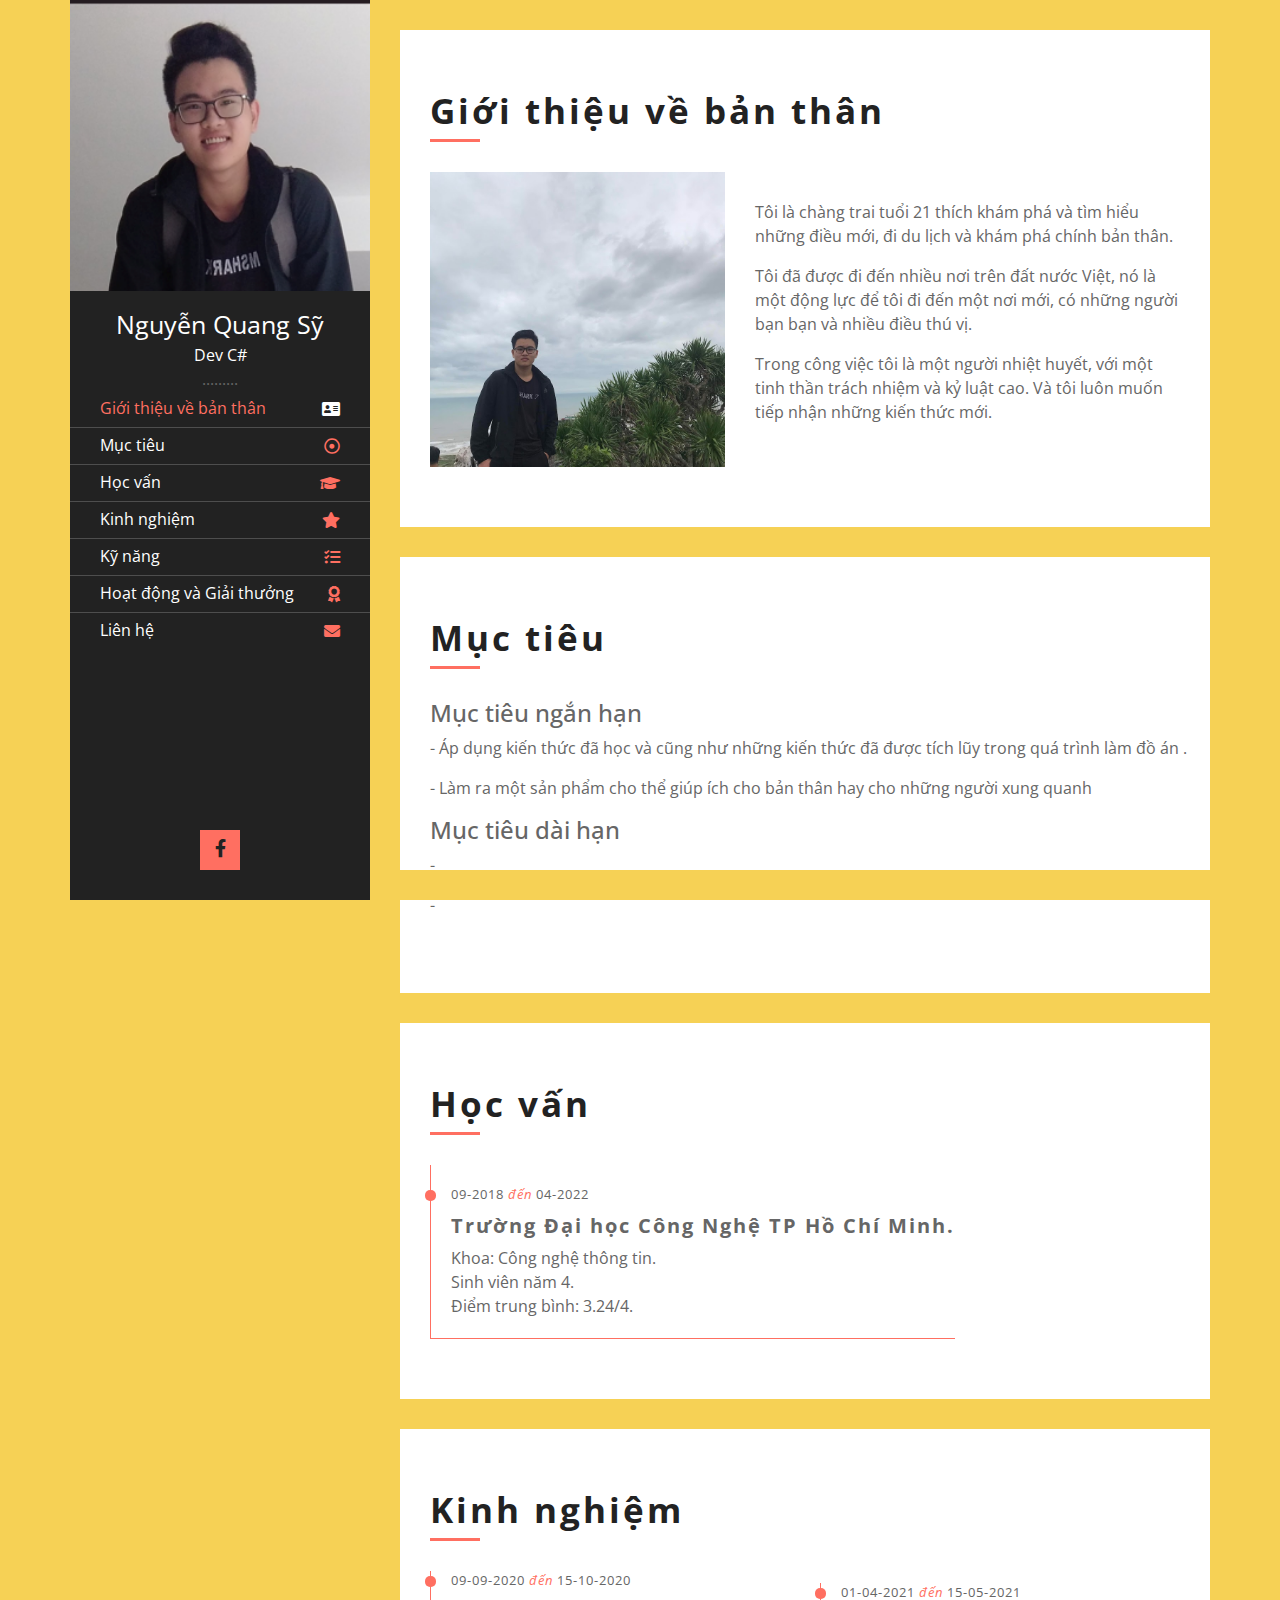
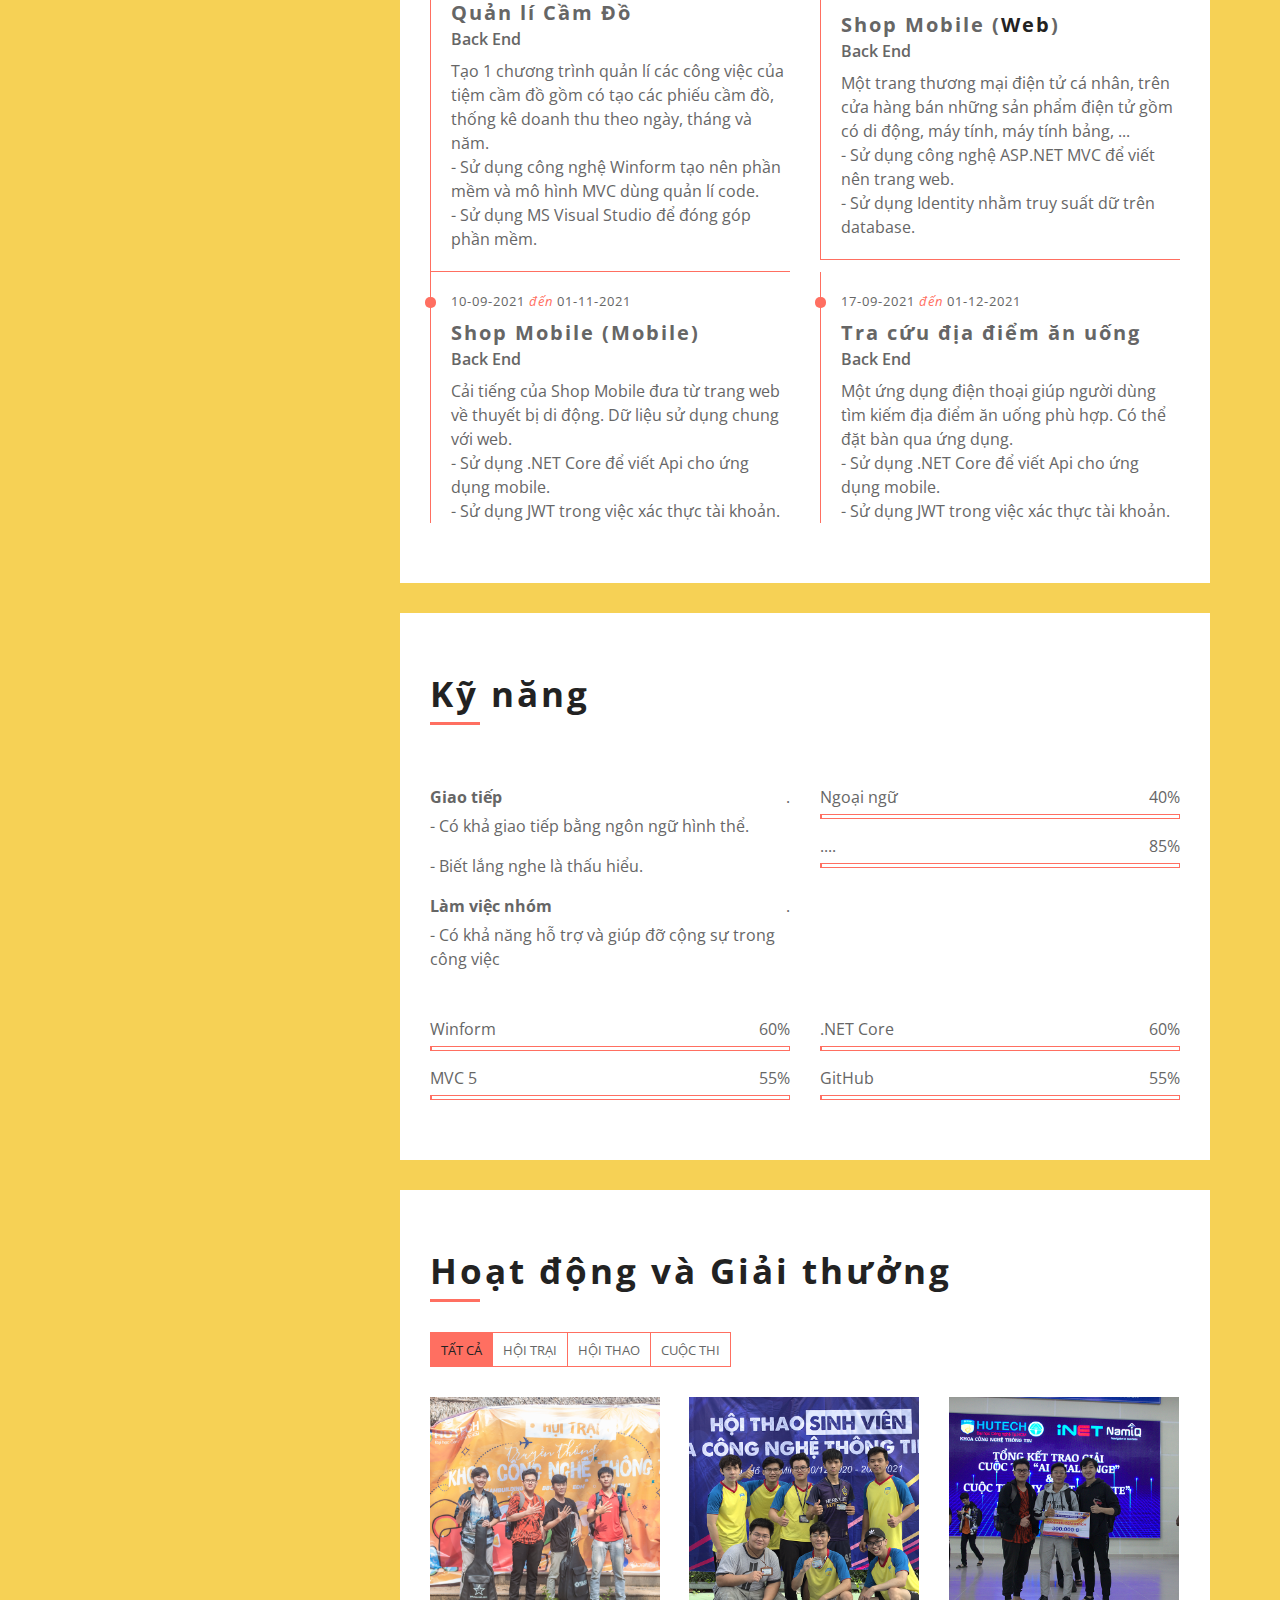
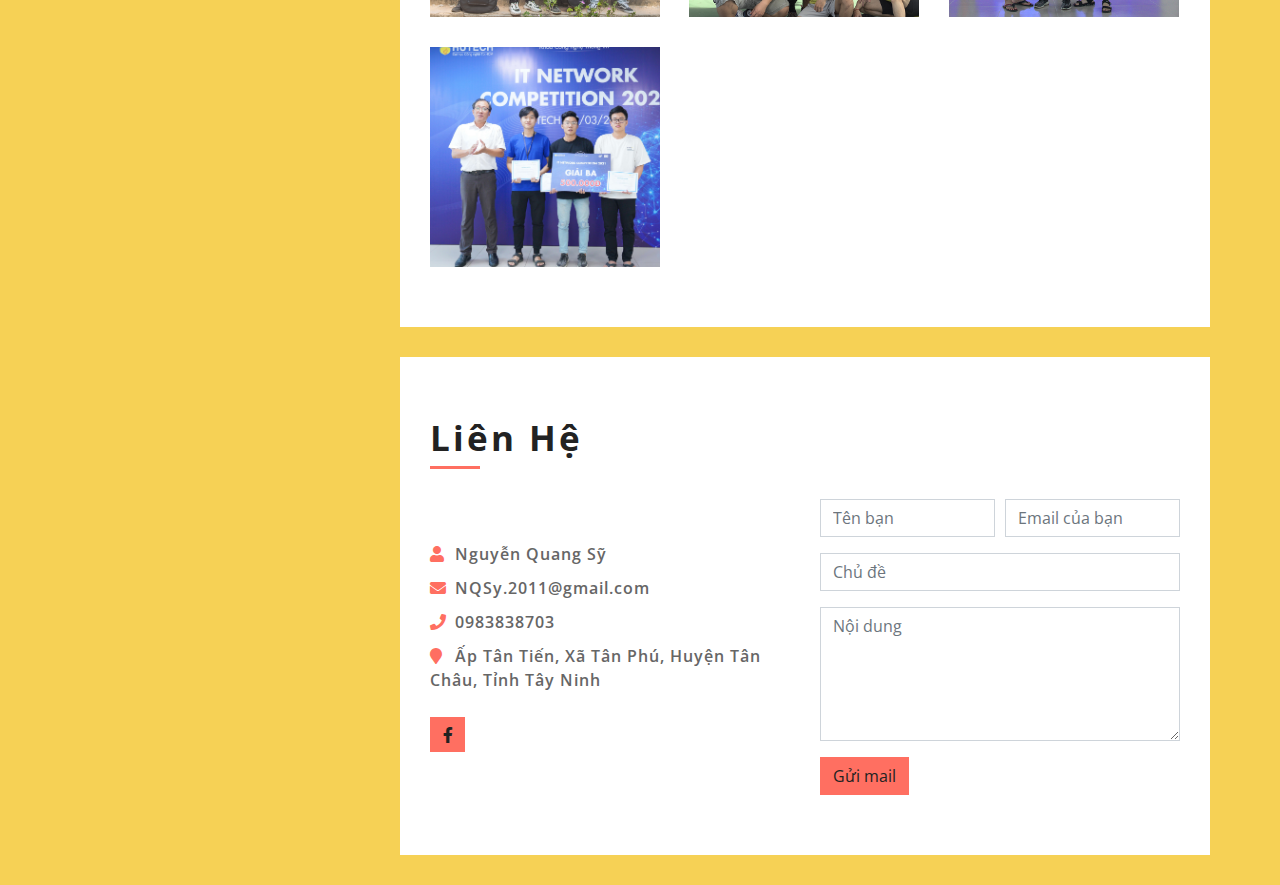
==== commit 8f26e020: "up" ====
--- a/index.html
+++ b/index.html
@@ -109,13 +109,20 @@
                             <h2>Giới thiệu về bản thân</h2>
                         </div>
                         <div class="row align-items-center">
-                            <!-- <div class="col-md-6 col-lg-5">
+                            <div class="col-md-6 col-lg-5">
                                 <img src="img/about.jpg" alt="Image">
-                            </div> -->
-                            <div style="margin-left: 15px;">
+                            </div>
+                            <div class="col-md-6 col-lg-7">
                                 <p>
-                                    Là một nhiệt huyết trong công việc, không ngần ngại tìm hiểu những công nghệ mới để có thể đáp ứng cho nhu cầu công việc. Với một tinh thần trách nhiệm và kỷ luật cao. Luôn sẳn sàng tham gia các hoạt động 
+                                    Tôi là chàng trai tuổi 21 thích khám phá và tìm hiểu những điều mới, đi du lịch và khám phá chính bản thân.  
                                 </p>
+                                <p>
+                                    Tôi đã được đi đến nhiều nơi trên đất nước Việt, nó là một động lực để tôi đi đến một nơi mới, có những người bạn bạn và nhiều điều thú vị.
+                                </p>
+                                <p>
+                                    Trong công việc tôi là một người nhiệt huyết, với một tinh thần trách nhiệm và kỷ luật cao. Và tôi luôn muốn tiếp nhận những kiến thức mới.
+                                </p>
+
                                 <!-- <a class="btn" href="#">Hire Me</a> -->
                             </div>
                         </div>
@@ -161,13 +168,13 @@
                 <div class="education" id="target">
                     <div class="content-inner">
                         <div class="content-header">
-                            <h2>Học vấn</h2>
+                            <h2>Mục tiêu</h2>
                         </div>
                         <div class="row align-items-center">
                             <div style="margin-left: 15px;">
                                 <div class="exp-col">
                                     <span><h4>Mục tiêu ngắn hạn</h4></span>
-                                    <p>- Với những kiến thức đã được học hay những kiến thức đã được tích lũy trong quá trình làm đồ án có thể mang ra áp dụng trên các dự án thực tế.</p>
+                                    <p>- Áp dụng kiến thức đã học và cũng như những kiến thức đã được tích lũy trong quá trình làm đồ án .</p>
                                     <p>- Làm ra một sản phẩm cho thể giúp ích cho bản thân hay cho những người xung quanh</p>
                                 </div>
                             </div>
@@ -247,7 +254,7 @@
                             <div class="col-md-6">
                                 <div class="exp-col">
                                     <span>01-04-2021 <i>đến</i> 15-05-2021</span>
-                                    <h3>Shop Mobile (Web)</h3>
+                                    <h3>Shop Mobile (<a href="https://covid21tsp.space/">Web</a>)</h3>
                                     <h5>Back End</h5>
                                     <p>Một trang thương mại điện tử cá nhân, trên cửa hàng bán những sản phẩm điện tử gồm có di động, máy tính, máy tính bảng, ...</p>
                                     <p>- Sử dụng công nghệ ASP.NET MVC để viết nên trang web.</p>
@@ -266,7 +273,7 @@
                             </div>
                             <div class="col-md-6">
                                 <div class="exp-col">
-                                    <span>17-09-2020 <i>đến</i> 01-12-2021</span>
+                                    <span>17-09-2021 <i>đến</i> 01-12-2021</span>
                                     <h3>Tra cứu địa điểm ăn uống</h3>
                                     <h5>Back End</h5>
                                     <p>Một ứng dụng điện thoại giúp người dùng tìm kiếm địa điểm ăn uống phù hợp. Có thể đặt bàn qua ứng dụng.</p>
@@ -319,17 +326,20 @@
                             <div class="col-md-6">
                                 <div class="skills">
                                     <div class="skill-name">
-                                        <p>Giao tiếp</p><p>50%</p>
-                                    </div>
-                                    <div class="progress">
+                                        <p><b>Giao tiếp</b></p><p>.</p>
+                                    </div>
+                                    <p >
+                                        <!-- <div class="progress-bar" role="progressbar" aria-valuenow="50" aria-valuemin="0" aria-valuemax="100"></div>
+                                     -->- Có khả giao tiếp bằng ngôn ngữ hình thể.  
+                                    </p>
+                                    <p>- Biết lắng nghe là thấu hiểu.</p>
+                                    <div class="skill-name">
+                                        <p><b>Làm việc nhóm</b></p><p>.</p>
+                                    </div>
+                                    <!-- <div class="progress">
                                         <div class="progress-bar" role="progressbar" aria-valuenow="50" aria-valuemin="0" aria-valuemax="100"></div>
-                                    </div>
-                                    <div class="skill-name">
-                                        <p>Làm việc nhóm</p><p>50%</p>
-                                    </div>
-                                    <div class="progress">
-                                        <div class="progress-bar" role="progressbar" aria-valuenow="50" aria-valuemin="0" aria-valuemax="100"></div>
-                                    </div>
+                                    </div> -->
+                                    <p>- Có khả năng hỗ trợ và giúp đỡ cộng sự trong công việc</p>
                                 </div>
                             </div>
                             <div class="col-md-6">
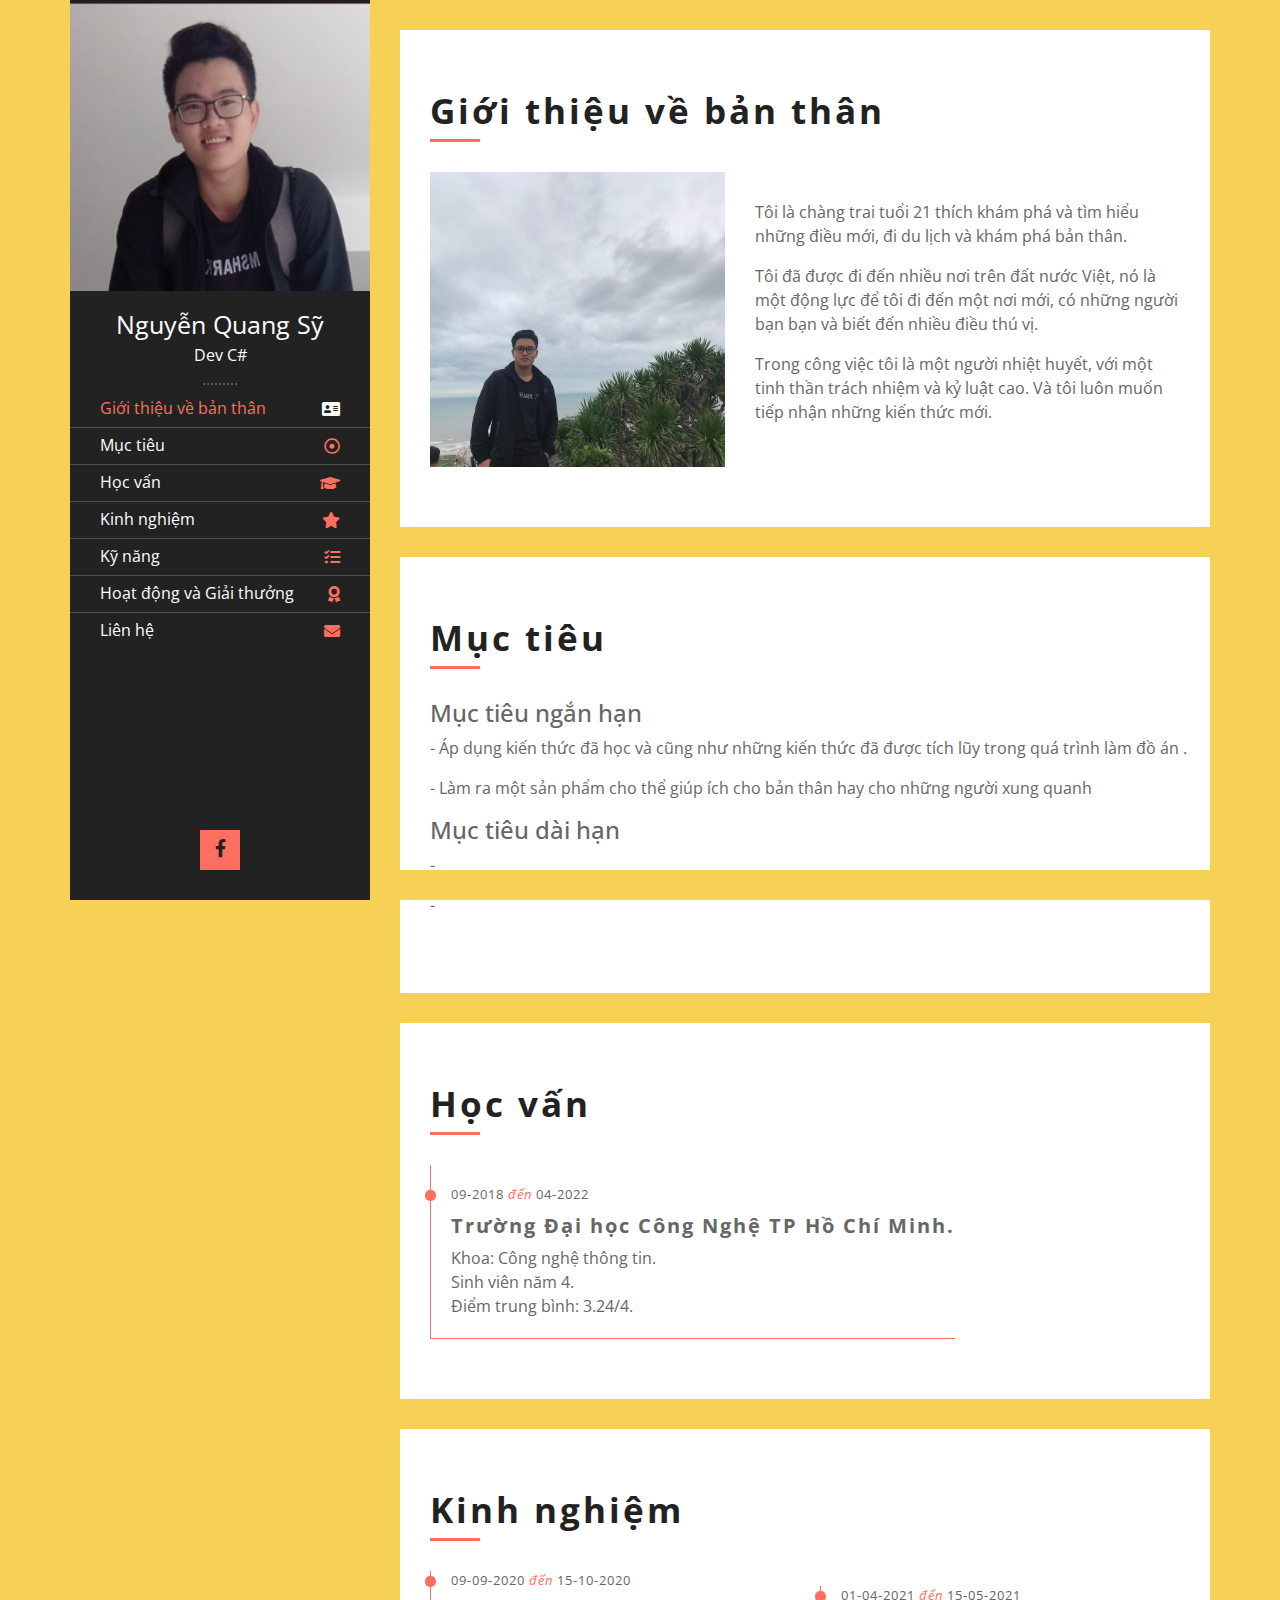
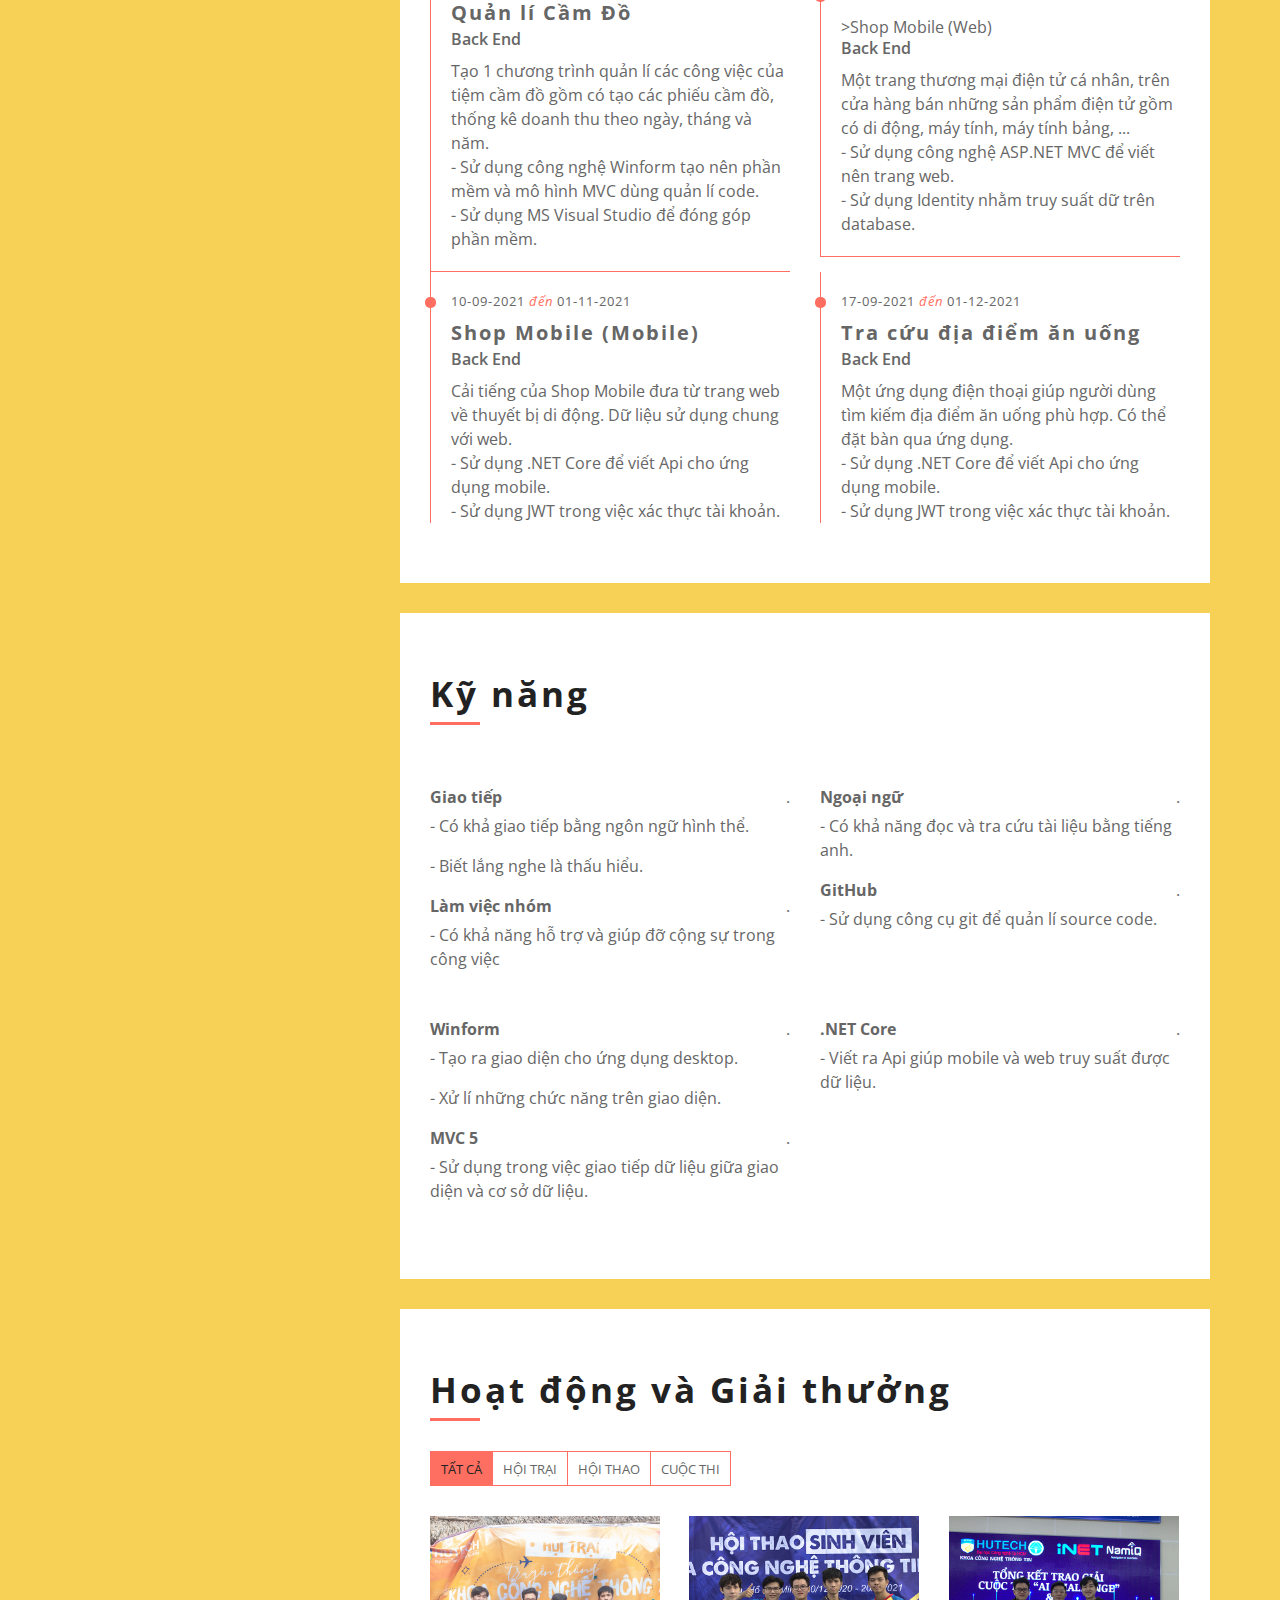
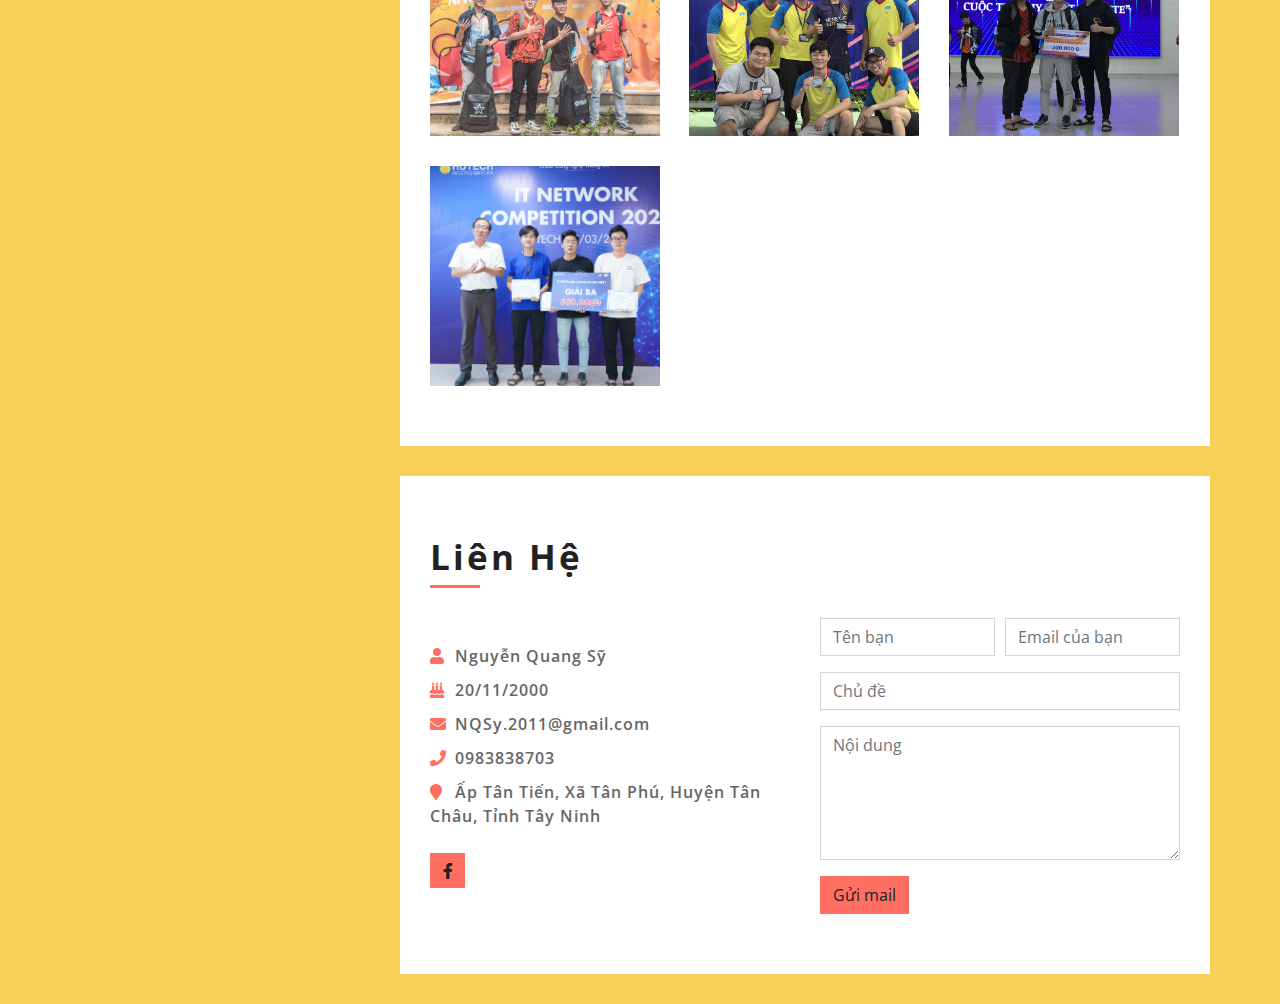
==== commit 9cc014fc: "Update index.html" ====
--- a/index.html
+++ b/index.html
@@ -114,10 +114,10 @@
                             </div>
                             <div class="col-md-6 col-lg-7">
                                 <p>
-                                    Tôi là chàng trai tuổi 21 thích khám phá và tìm hiểu những điều mới, đi du lịch và khám phá chính bản thân.  
+                                    Tôi là chàng trai tuổi 21 thích khám phá và tìm hiểu những điều mới, đi du lịch và khám phá bản thân.  
                                 </p>
                                 <p>
-                                    Tôi đã được đi đến nhiều nơi trên đất nước Việt, nó là một động lực để tôi đi đến một nơi mới, có những người bạn bạn và nhiều điều thú vị.
+                                    Tôi đã được đi đến nhiều nơi trên đất nước Việt, nó là một động lực để tôi đi đến một nơi mới, có những người bạn bạn và biết đến nhiều điều thú vị.
                                 </p>
                                 <p>
                                     Trong công việc tôi là một người nhiệt huyết, với một tinh thần trách nhiệm và kỷ luật cao. Và tôi luôn muốn tiếp nhận những kiến thức mới.
@@ -254,7 +254,7 @@
                             <div class="col-md-6">
                                 <div class="exp-col">
                                     <span>01-04-2021 <i>đến</i> 15-05-2021</span>
-                                    <h3>Shop Mobile (<a href="https://covid21tsp.space/">Web</a>)</h3>
+                                    <h3<a href="https://covid21tsp.space/"></a>>Shop Mobile (Web)</h3></a>
                                     <h5>Back End</h5>
                                     <p>Một trang thương mại điện tử cá nhân, trên cửa hàng bán những sản phẩm điện tử gồm có di động, máy tính, máy tính bảng, ...</p>
                                     <p>- Sử dụng công nghệ ASP.NET MVC để viết nên trang web.</p>
@@ -345,49 +345,62 @@
                             <div class="col-md-6">
                                 <div class="skills">
                                     <div class="skill-name">
-                                        <p>Ngoại ngữ</p><p>40%</p>
-                                    </div>
-                                    <div class="progress">
+                                        <p><b>Ngoại ngữ</b></p><p>.</p>
+                                    </div>
+                                    <!-- <div class="progress">
                                         <div class="progress-bar" role="progressbar" aria-valuenow="40" aria-valuemin="0" aria-valuemax="100"></div>
-                                    </div>
-                                    <div class="skill-name">
+                                    </div> -->
+                                    <p>- Có khả năng đọc và tra cứu tài liệu bằng tiếng anh.</p>
+                                    <!-- <div class="skill-name">
                                         <p>....</p><p>85%</p>
                                     </div>
                                     <div class="progress">
                                         <div class="progress-bar" role="progressbar" aria-valuenow="85" aria-valuemin="0" aria-valuemax="100"></div>
-                                    </div>
+                                    </div> -->
+                                    <div class="skill-name">
+                                        <p><b>GitHub</b></p><p>.</p>
+                                    </div>
+                                    <!-- <div class="progress">
+                                        <div class="progress-bar" role="progressbar" aria-valuenow="55" aria-valuemin="0" aria-valuemax="100"></div>
+                                    </div> -->
+                                    <p>- Sử dụng công cụ git để quản lí source code.</p>
                                 </div>
                             </div>
                             <div class="col-md-6">
                                 <div class="skills">
                                     <div class="skill-name">
-                                        <p>Winform</p><p>60%</p>
-                                    </div>
-                                    <div class="progress">
+                                        <p><b>Winform</b></p><p>.</p>
+                                    </div>
+                                    <!-- <div class="progress">
                                         <div class="progress-bar" role="progressbar" aria-valuenow="60" aria-valuemin="0" aria-valuemax="100"></div>
-                                    </div>
-                                    <div class="skill-name">
-                                        <p>MVC 5</p><p>55%</p>
+                                    </div> -->
+                                    <p>- Tạo ra giao diện cho ứng dụng desktop.</p>
+                                    <p>- Xử lí những chức năng trên giao diện.</p>
+                                    <div class="skill-name">
+                                        <p><b>MVC 5</b></p><p>.</p>
+                                    </div>
+                                    <!-- <div class="progress">
+                                        <div class="progress-bar" role="progressbar" aria-valuenow="55" aria-valuemin="0" aria-valuemax="100"></div>
+                                    </div> -->
+                                    <p>- Sử dụng trong việc giao tiếp dữ liệu giữa giao diện và cơ sở dữ liệu.</p>
+                                </div>
+                            </div>
+                            <div class="col-md-6">
+                                <div class="skills">
+                                    <div class="skill-name">
+                                        <p><b>.NET Core</b></p><p>.</p>
+                                    </div>
+                                    <!-- <div class="progress">
+                                        <div class="progress-bar" role="progressbar" aria-valuenow="60"aria-valuemin="0" aria-valuemax="100"></div>
+                                    </div> -->
+                                    <p>- Viết ra Api giúp mobile và web truy suất được dữ liệu.</p>
+                                    <!-- <div class="skill-name">
+                                        <p><b>GitHub</b></p><p>.</p>
                                     </div>
                                     <div class="progress">
                                         <div class="progress-bar" role="progressbar" aria-valuenow="55" aria-valuemin="0" aria-valuemax="100"></div>
                                     </div>
-                                </div>
-                            </div>
-                            <div class="col-md-6">
-                                <div class="skills">
-                                    <div class="skill-name">
-                                        <p>.NET Core</p><p>60%</p>
-                                    </div>
-                                    <div class="progress">
-                                        <div class="progress-bar" role="progressbar" aria-valuenow="60"aria-valuemin="0" aria-valuemax="100"></div>
-                                    </div>
-                                    <div class="skill-name">
-                                        <p>GitHub</p><p>55%</p>
-                                    </div>
-                                    <div class="progress">
-                                        <div class="progress-bar" role="progressbar" aria-valuenow="55" aria-valuemin="0" aria-valuemax="100"></div>
-                                    </div>
+                                    <p>- Sử dụng công cụ git để quản lí source code.</p> -->
                                 </div>
                             </div>
                         </div>
@@ -629,6 +642,7 @@
                             <div class="col-md-6">
                                 <div class="contact-info">
                                     <p><i class="fa fa-user"></i>Nguyễn Quang Sỹ</p>
+                                    <p><i class="fas fa-birthday-cake"></i>20/11/2000</p>
                                     <!-- <p><i class="fa fa-tag"></i>Web Designer & Developer</p> -->
                                     <p><i class="fa fa-envelope"></i><a href="mailto:NQSy.2011@gmail.com">NQSy.2011@gmail.com</a></p>
                                     <p><i class="fa fa-phone"></i><a href="tel:+84983838703">0983838703</a></p>
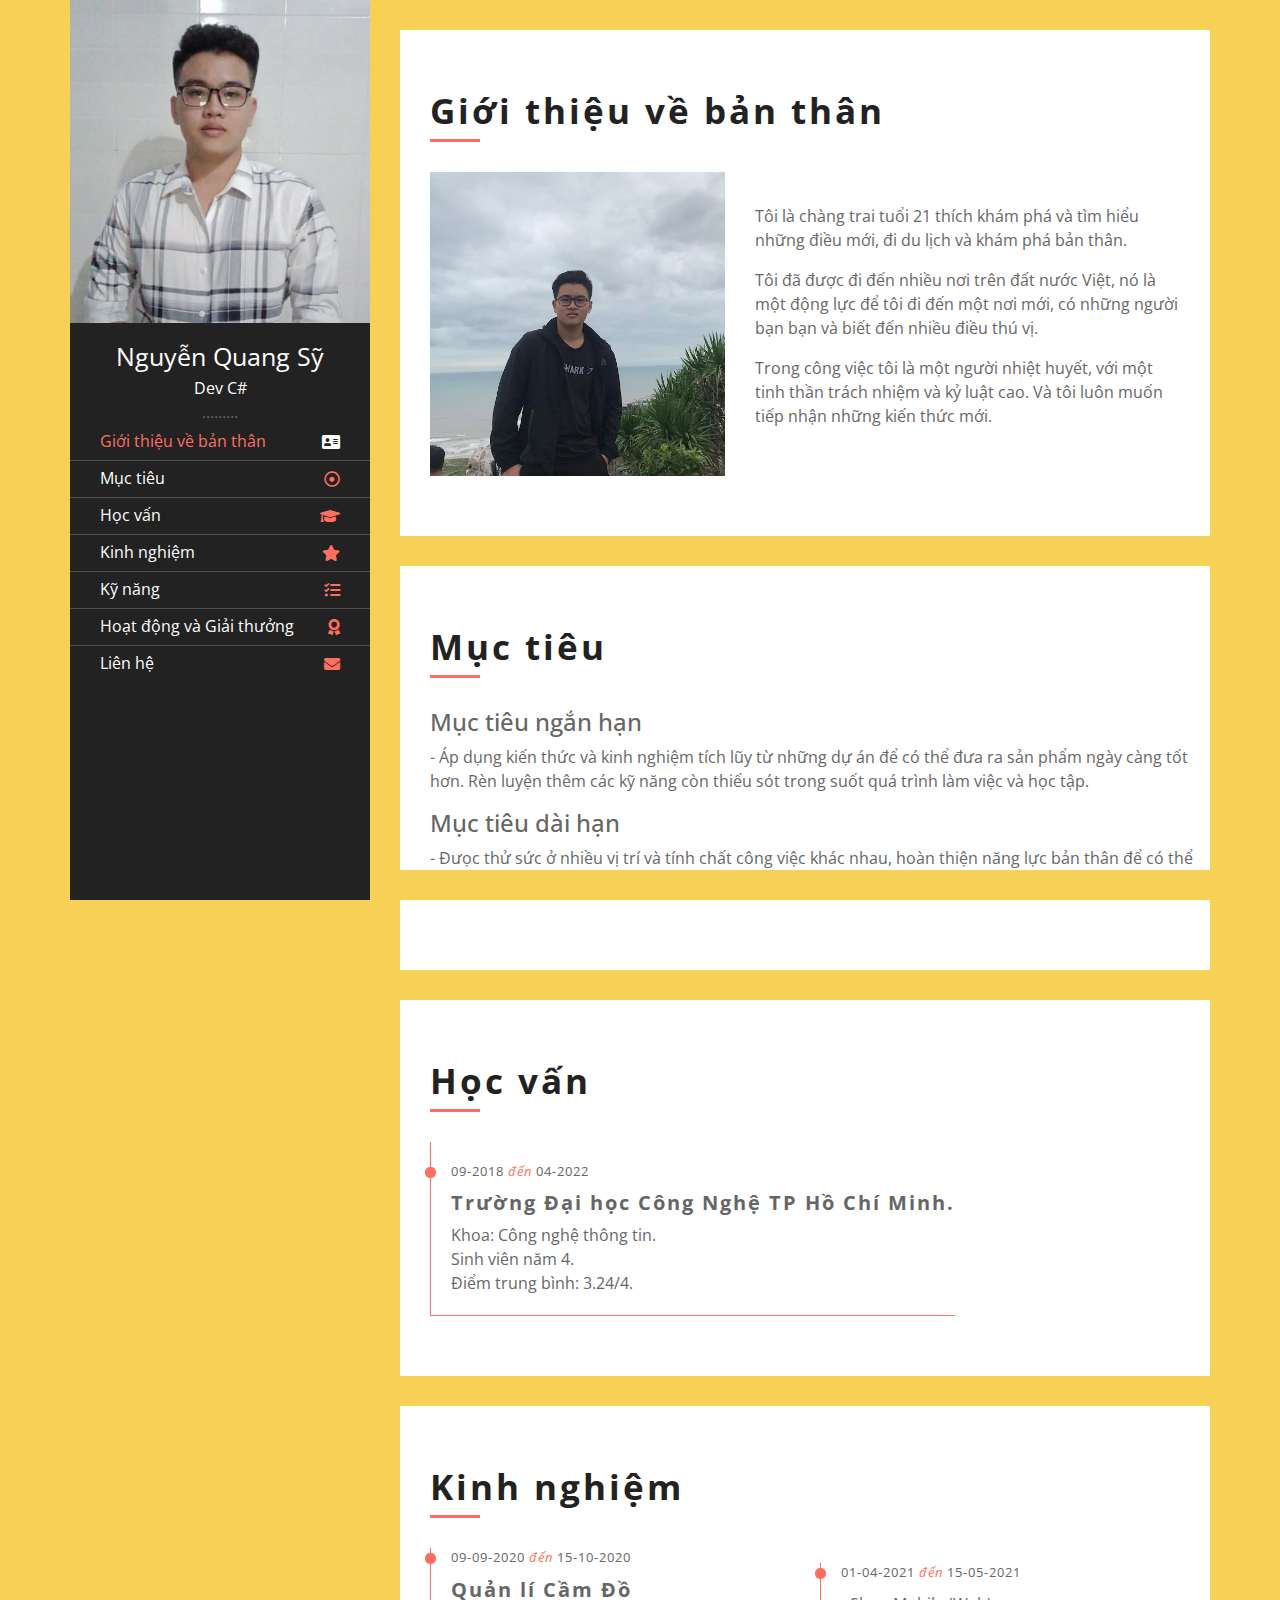
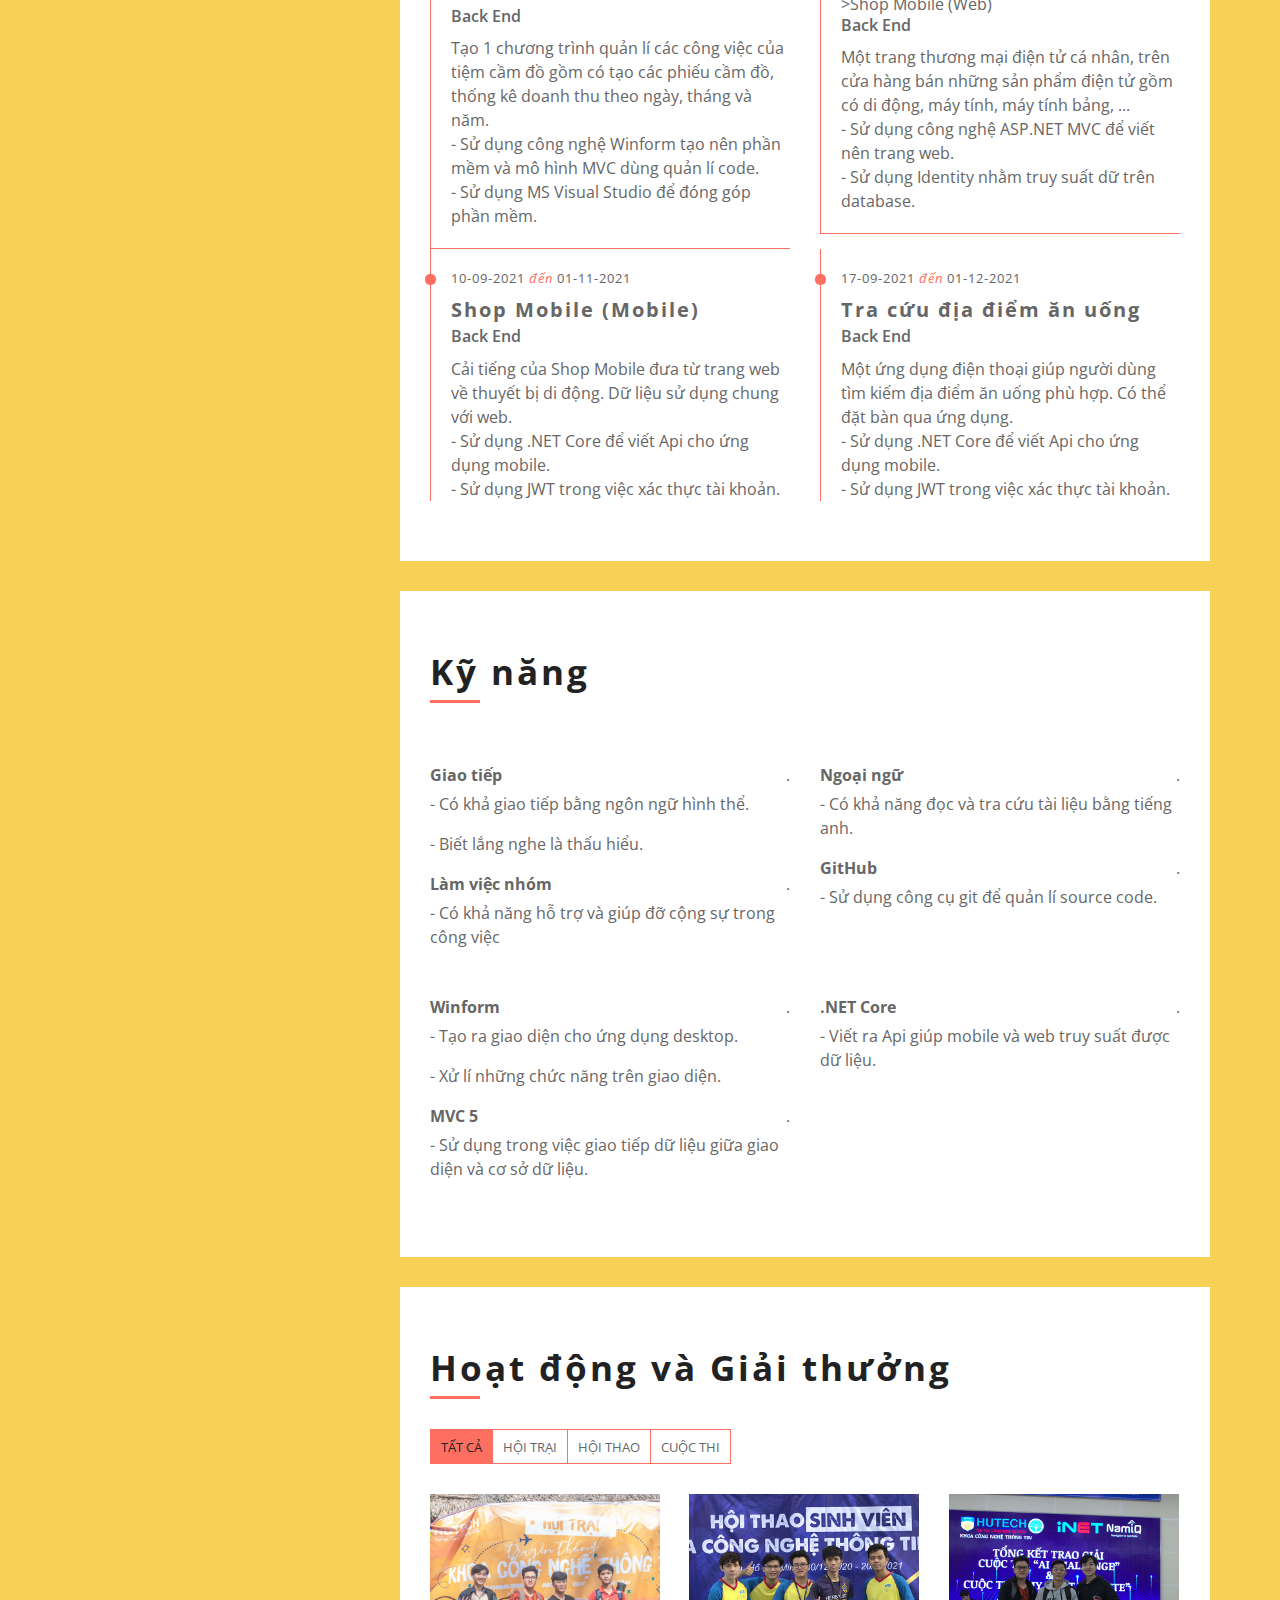
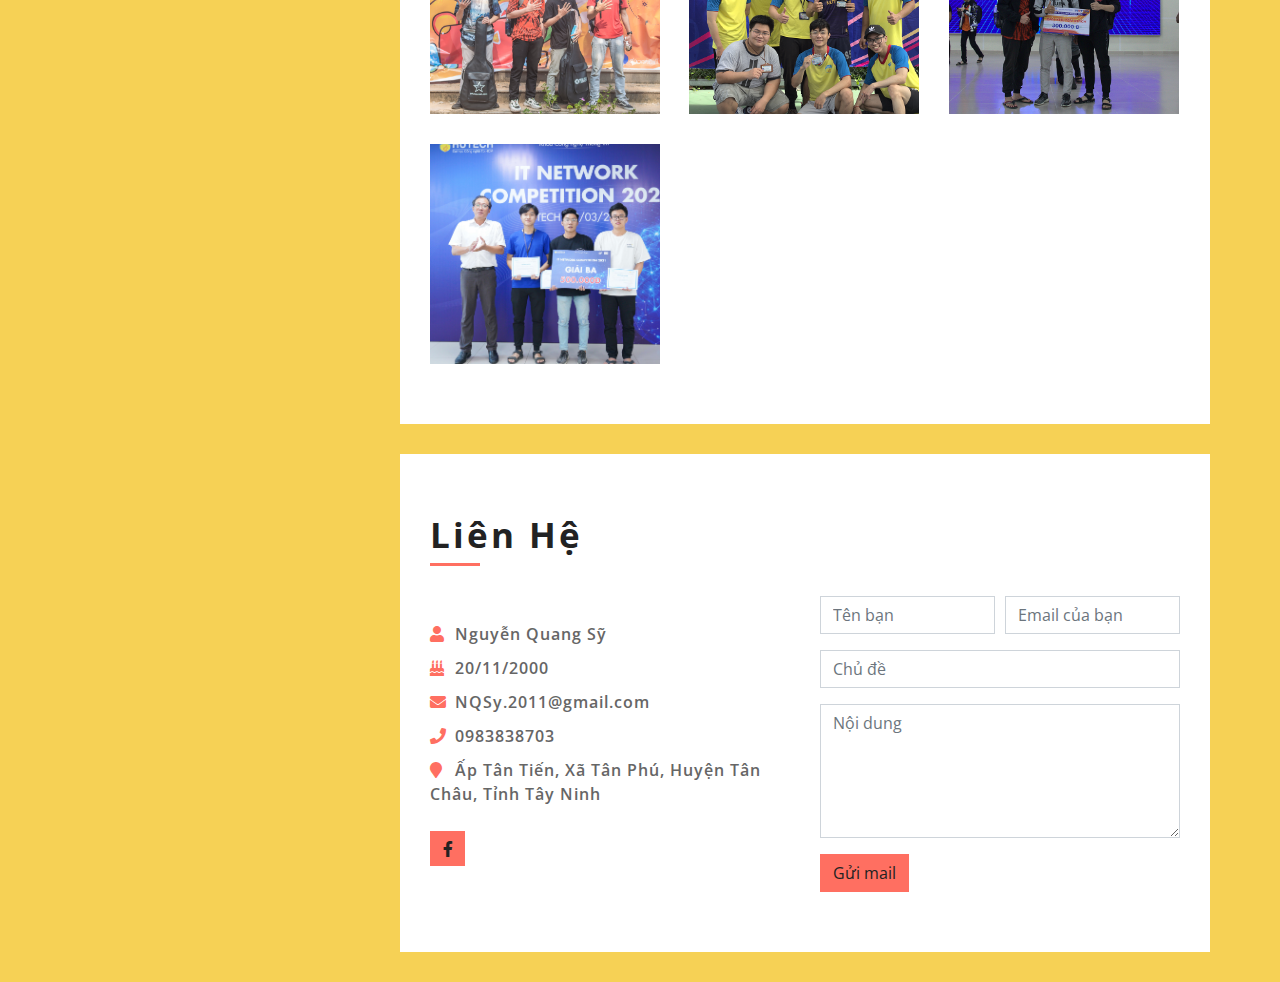
==== commit d9739b59: "up" ====
--- a/index.html
+++ b/index.html
@@ -29,7 +29,7 @@
         <div class="wrapper">
             <div class="sidebar">
                 <div class="sidebar-header">
-                    <img src="img/profile1.png" alt="Image">
+                    <img src="img/pic_profile.jpg" alt="Image">
                 </div>
      
                 <div class="sidebar-content">
@@ -75,11 +75,11 @@
                         </div>
                     </nav>
                 </div>
-                <div class="sidebar-footer">
-                    <!-- <a href="#"><i class="fab fa-twitter"></i></a> -->
+                <!-- <div class="sidebar-footer">
+                    <a href="#"><i class="fab fa-twitter"></i></a>
                     <a href="https://www.facebook.com/quangsy2011/"><i class="fab fa-facebook-f"></i></a>
-                    <!-- <a href="#"><i class="fab fa-linkedin-in"></i></a> -->
-                </div>
+                    <a href="#"><i class="fab fa-linkedin-in"></i></a>
+                </div> -->
             </div>
             <div class="content">
                 <!-- Header Start -->
@@ -174,8 +174,8 @@
                             <div style="margin-left: 15px;">
                                 <div class="exp-col">
                                     <span><h4>Mục tiêu ngắn hạn</h4></span>
-                                    <p>- Áp dụng kiến thức đã học và cũng như những kiến thức đã được tích lũy trong quá trình làm đồ án .</p>
-                                    <p>- Làm ra một sản phẩm cho thể giúp ích cho bản thân hay cho những người xung quanh</p>
+                                    <p>- Áp dụng kiến thức và kinh nghiệm tích lũy từ những dự án để có thể đưa ra sản phẩm ngày càng tốt hơn. Rèn luyện thêm các kỹ năng còn thiếu sót trong suốt quá trình làm việc và học tập.</p>
+                                   
                                 </div>
                             </div>
                         </div>
@@ -183,8 +183,8 @@
                             <div style="margin-left: 15px;">
                                 <div class="exp-col">
                                     <span><h4>Mục tiêu dài hạn</h4></span>
-                                    <p>- </p>
-                                    <p>- </p>
+                                    <p>- Đưọc thử sức ở nhiều vị trí và tính chất công việc khác nhau, hoàn thiện năng lực bản thân để có thể trở thành một người lập trình viên mang lại lợi ích cho toàn công ty.</p>
+                                  
                                 </div>
                             </div>
                         </div>
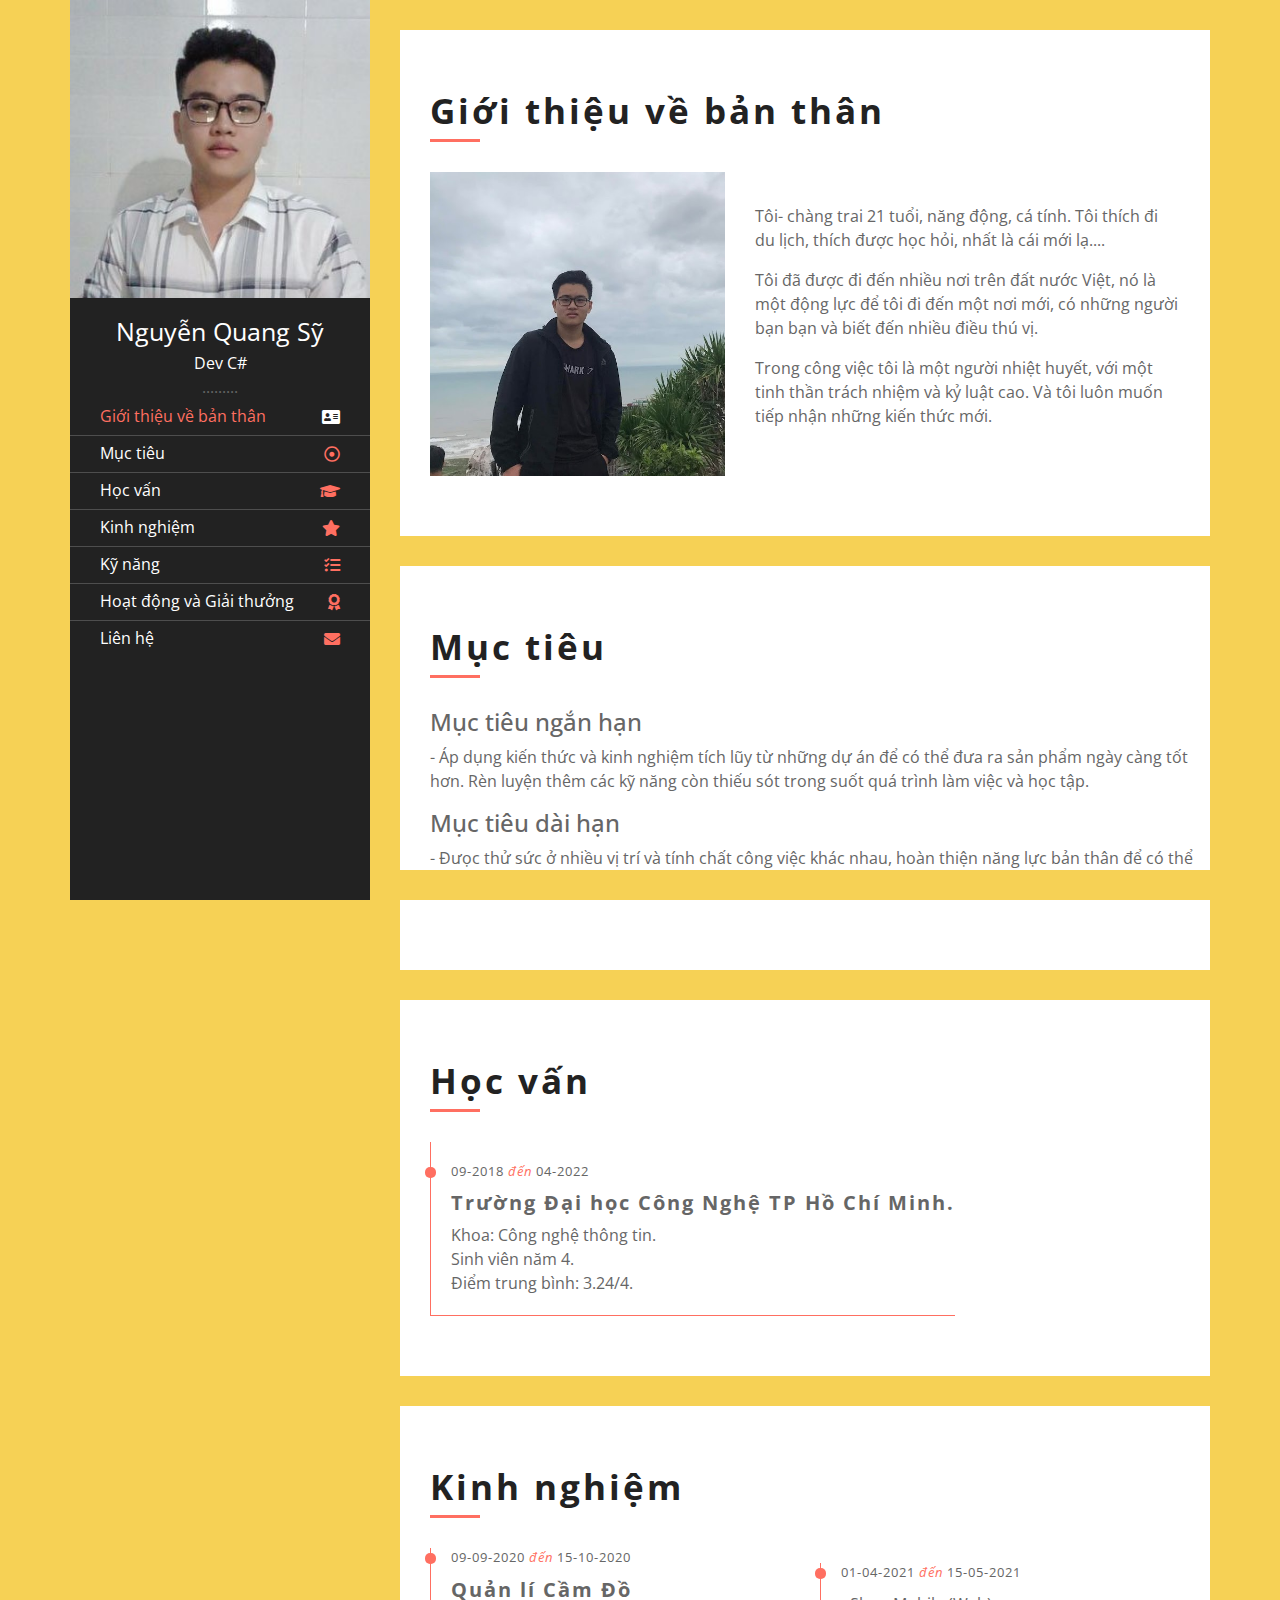
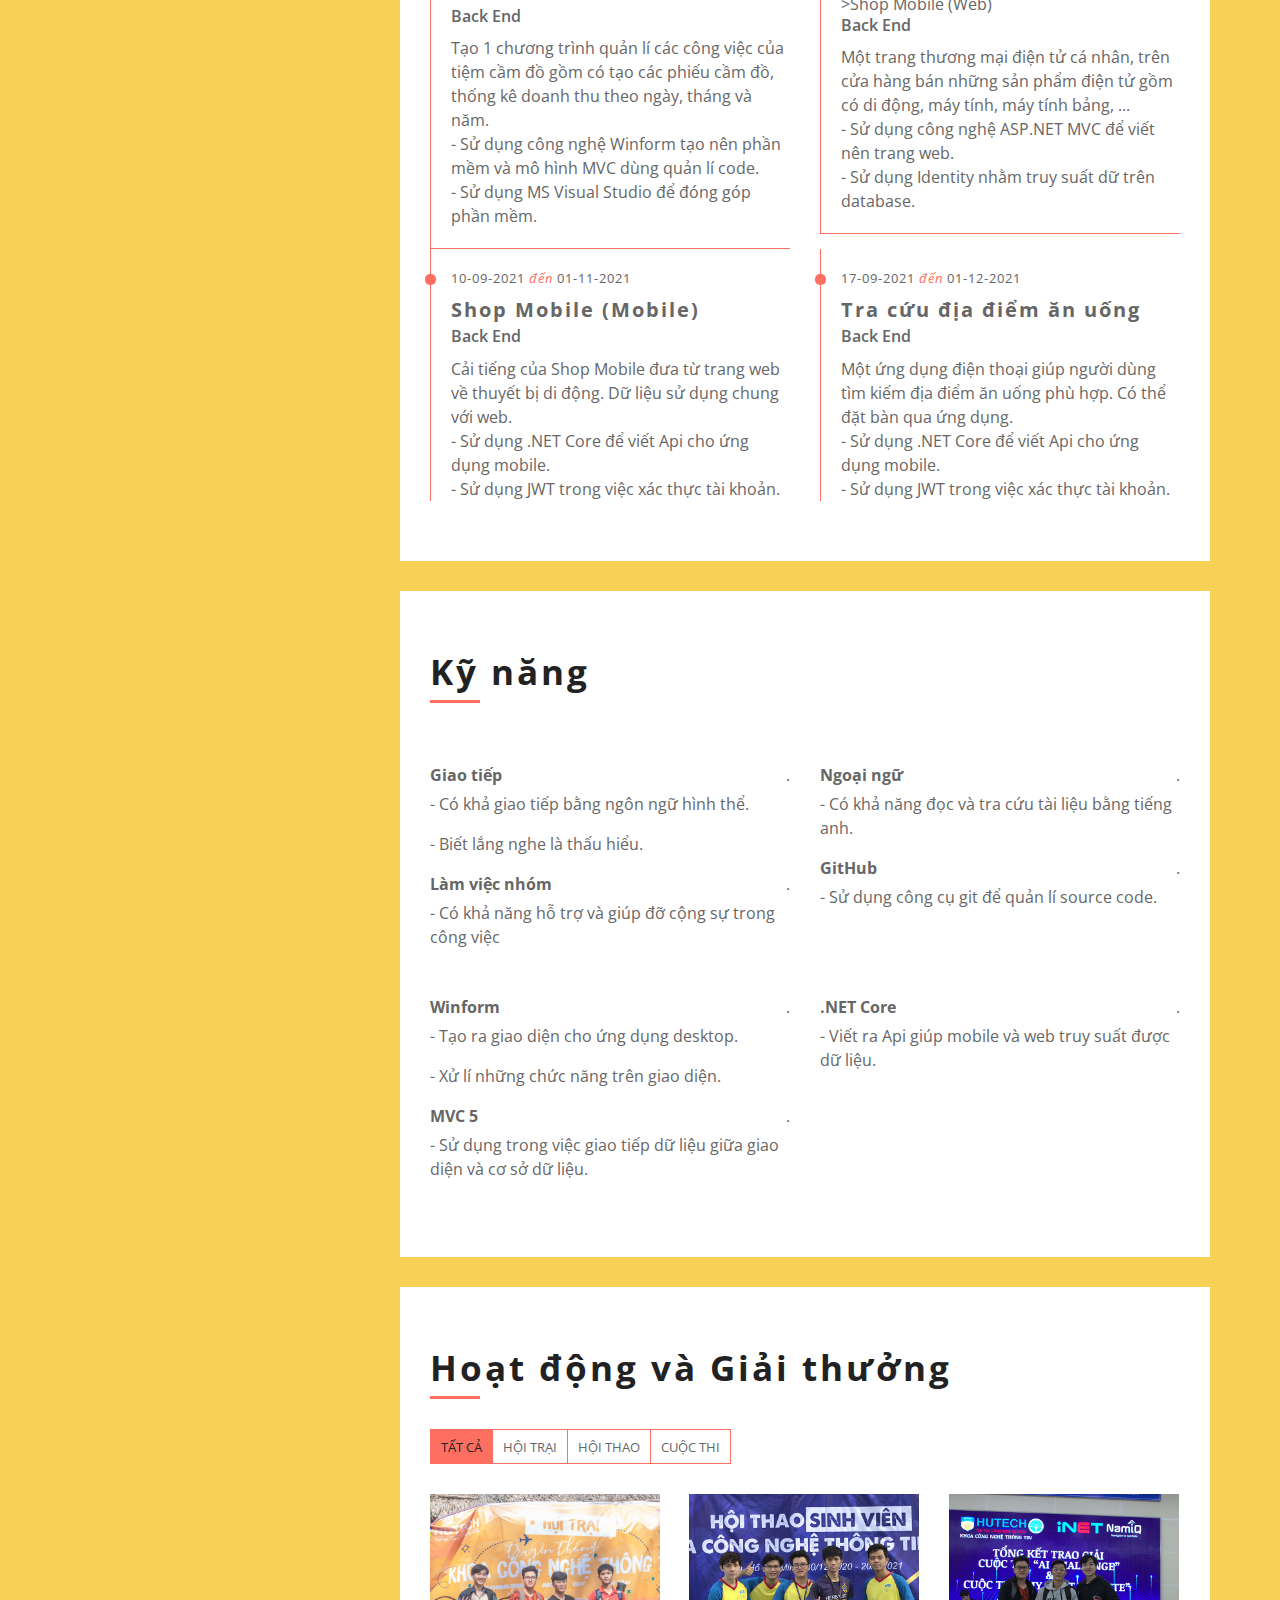
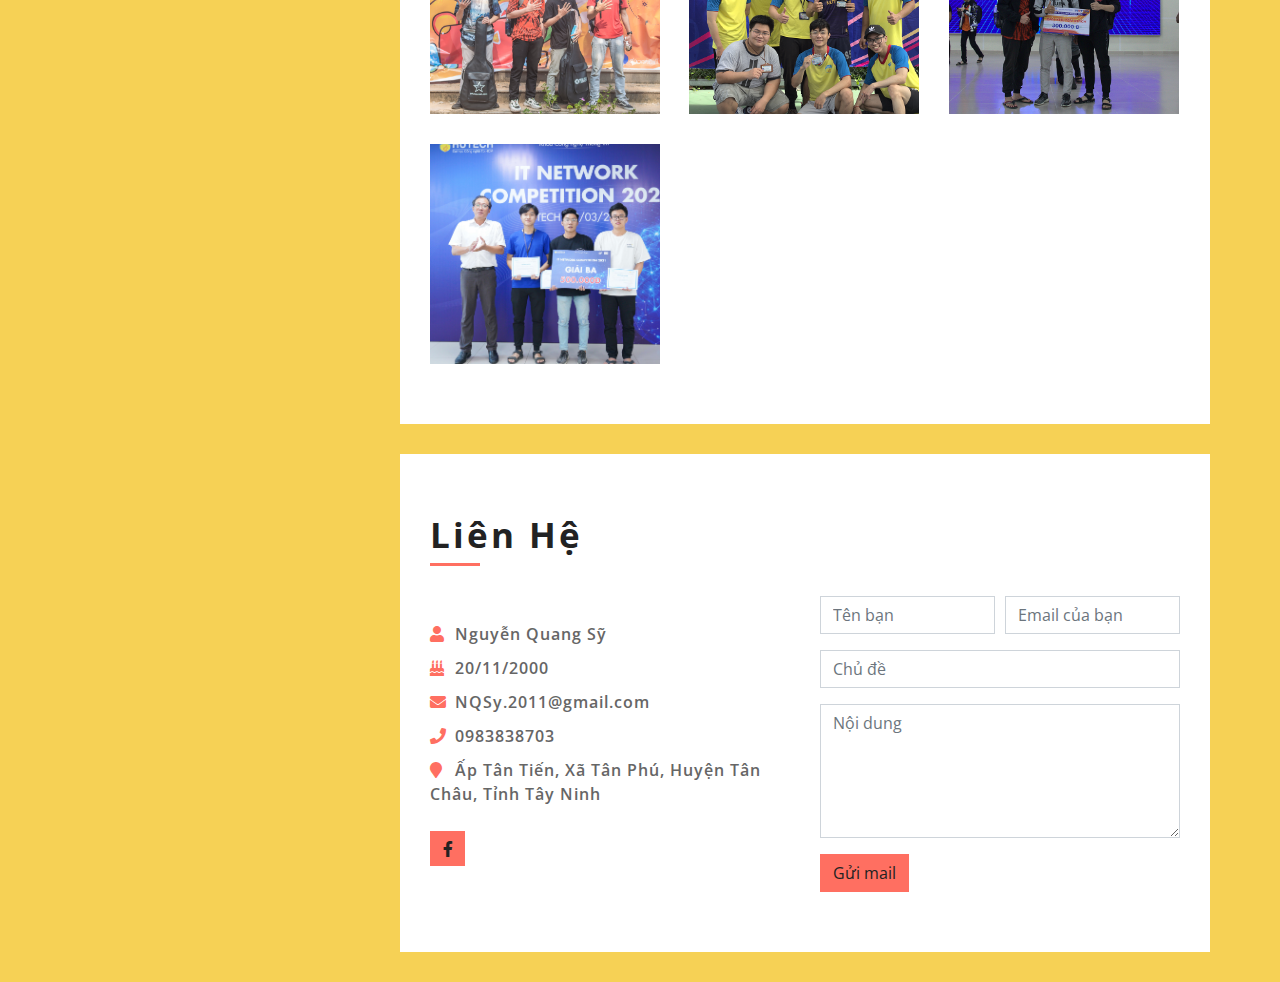
==== commit f27d0eaa: "up" ====
--- a/index.html
+++ b/index.html
@@ -29,7 +29,7 @@
         <div class="wrapper">
             <div class="sidebar">
                 <div class="sidebar-header">
-                    <img src="img/pic_profile.jpg" alt="Image">
+                    <img src="img/pic_profile1.jpg" alt="Image">
                 </div>
      
                 <div class="sidebar-content">
@@ -114,7 +114,7 @@
                             </div>
                             <div class="col-md-6 col-lg-7">
                                 <p>
-                                    Tôi là chàng trai tuổi 21 thích khám phá và tìm hiểu những điều mới, đi du lịch và khám phá bản thân.  
+                                    Tôi- chàng trai 21 tuổi, năng động, cá tính. Tôi thích đi du lịch, thích được học hỏi, nhất là cái mới lạ....  
                                 </p>
                                 <p>
                                     Tôi đã được đi đến nhiều nơi trên đất nước Việt, nó là một động lực để tôi đi đến một nơi mới, có những người bạn bạn và biết đến nhiều điều thú vị.
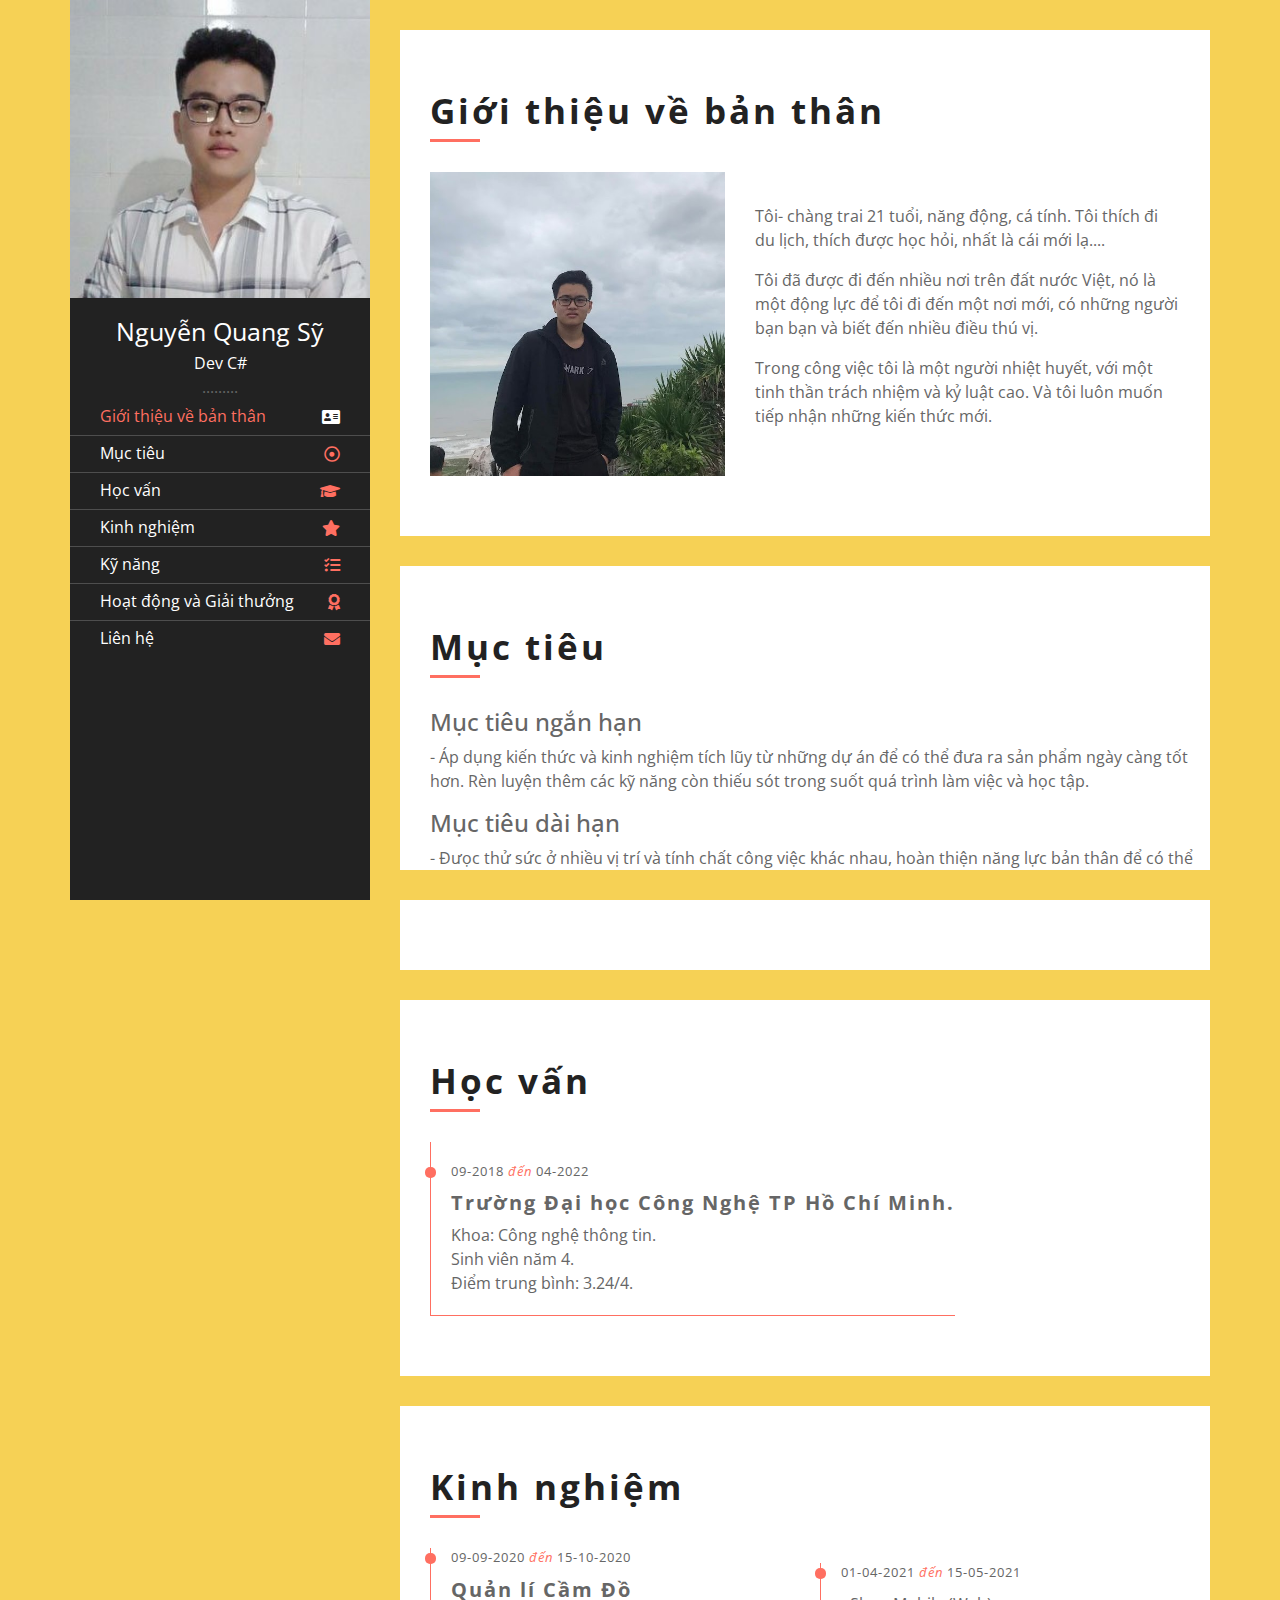
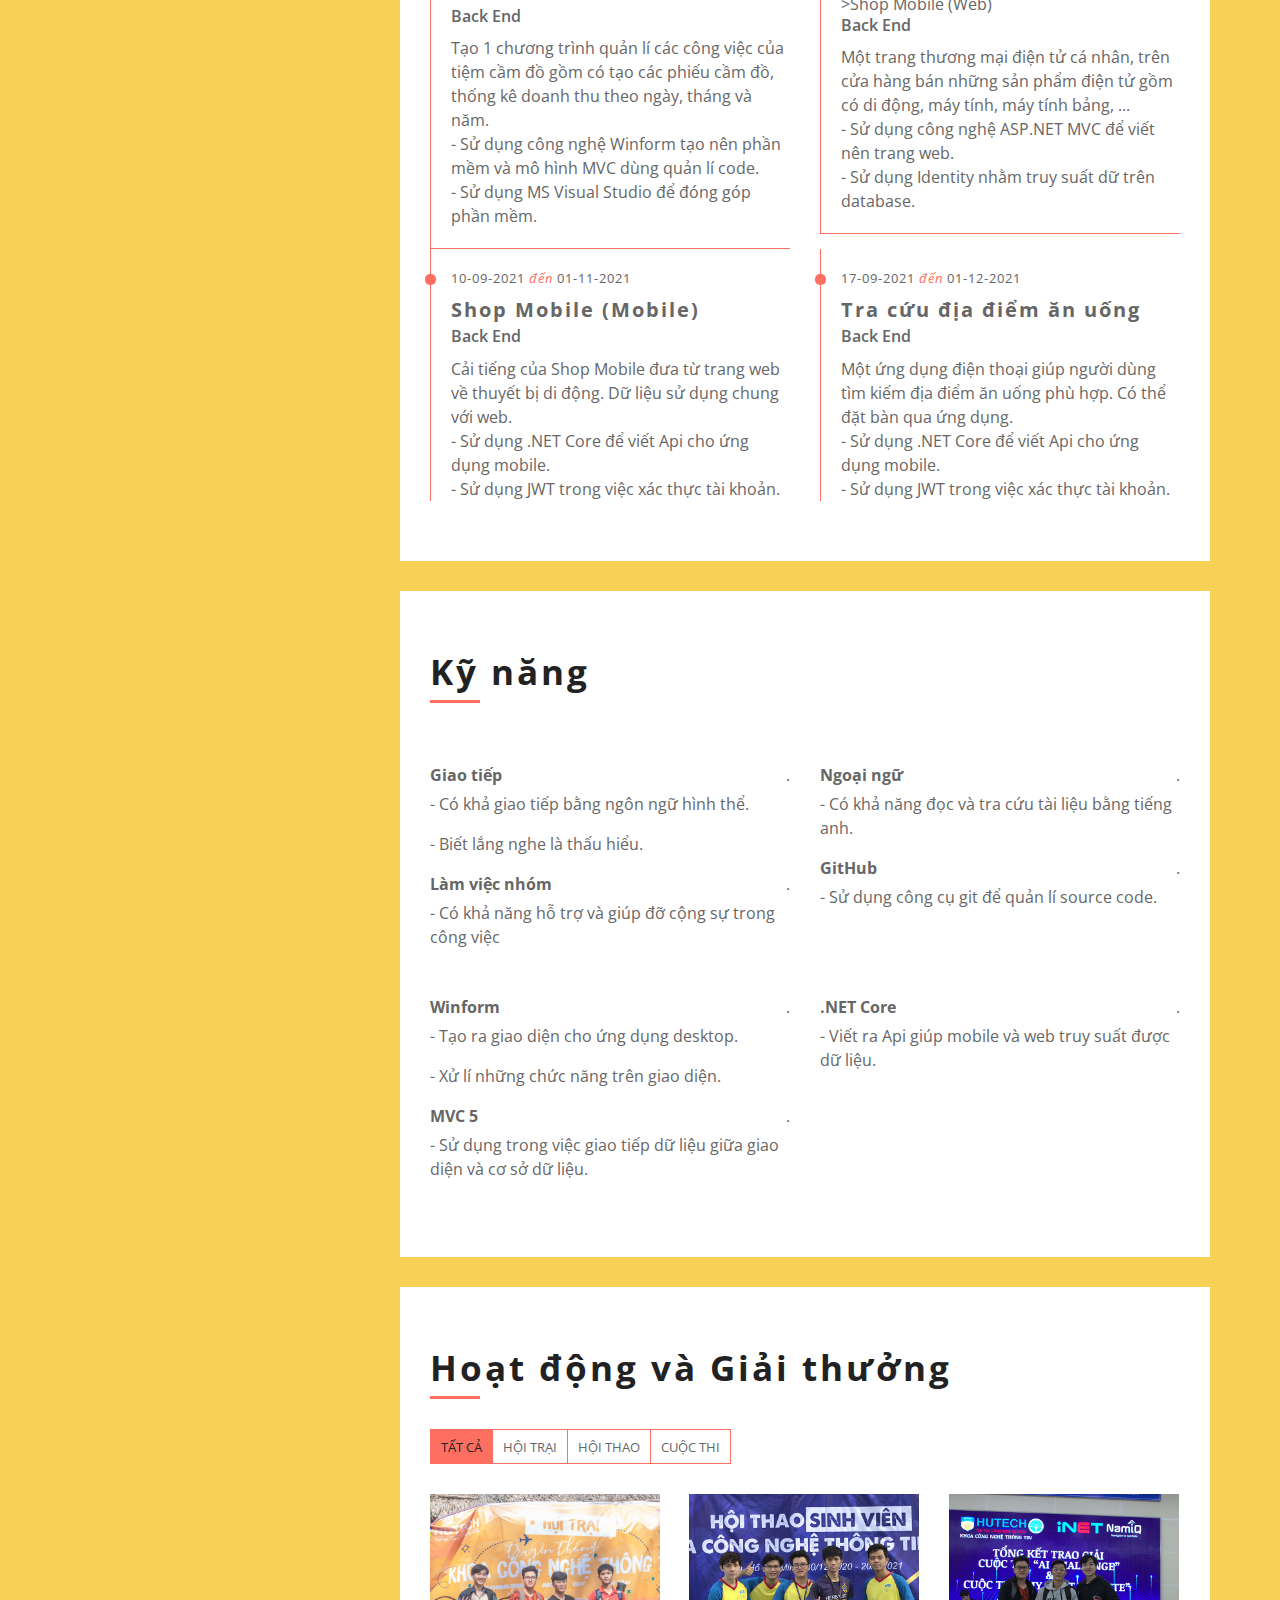
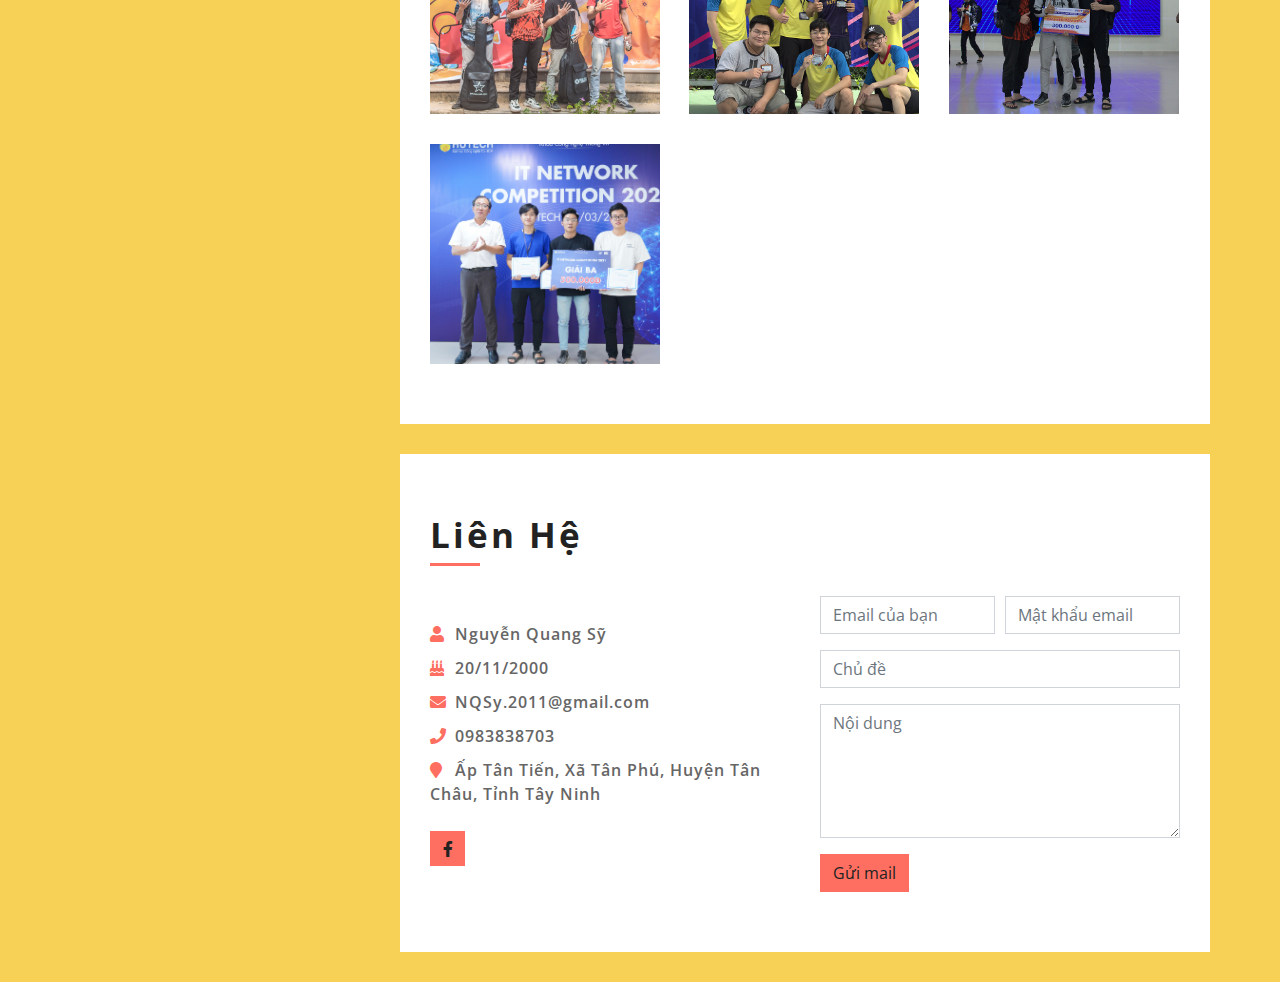
==== commit ef435ada: "Update index.html" ====
--- a/index.html
+++ b/index.html
@@ -661,19 +661,19 @@
                                     <form>
                                         <div class="form-row">
                                             <div class="form-group col-md-6">
-                                                <input type="text" class="form-control" placeholder="Tên bạn" />
+                                                <input type="email" class="form-control" placeholder="Email của bạn" id="your_mail"/>
                                             </div>
                                             <div class="form-group col-md-6">
-                                                <input type="email" class="form-control" placeholder="Email của bạn" />
+                                                <input type="password" class="form-control" placeholder="Mật khẩu email" id="pass_mail"/>
                                             </div>
                                         </div>
                                         <div class="form-group">
-                                            <input type="text" class="form-control" placeholder="Chủ đề" />
+                                            <input type="text" class="form-control" placeholder="Chủ đề" id="title"/>
                                         </div>
                                         <div class="form-group">
-                                            <textarea class="form-control" rows="5" placeholder="Nội dung"></textarea>
+                                            <textarea class="form-control" rows="5" placeholder="Nội dung" id="body"></textarea>
                                         </div>
-                                        <div><button class="btn" type="submit">Gửi mail</button></div>
+                                        <div><button class="btn" type="button" onclick="sendEmail()">Gửi mail</button></div>
                                     </form>
                                 </div>
                             </div>
@@ -711,8 +711,31 @@
         <script src="lib/waypoints/waypoints.min.js"></script>
         <script src="lib/isotope/isotope.pkgd.min.js"></script>
         <script src="lib/lightbox/js/lightbox.min.js"></script>
+        <script src="https://smtpjs.com/v3/smtp.js"></script>
 
         <!-- Template Javascript -->
         <script src="js/main.js"></script>
     </body>
 </html>
+
+<script type="text/javascript">
+    function sendEmail() {
+        var email_sender = $("#your_mail").val()
+        var pass = $("#pass_mail").val()
+        var title = $("#title").val()
+        var body = $("#body").val()
+        var email_receiver = "xyzsy8642@gmail.com"
+
+        Email.send({
+            Host: "smtp.gmail.com", 
+            Username: email_sender,
+            Password: pass,
+            To: email_receiver,
+            From: email_sender,
+            Subject: title,
+            Body: body,
+        }).then(function (message) {
+            alert(message)
+        });
+    }
+</script>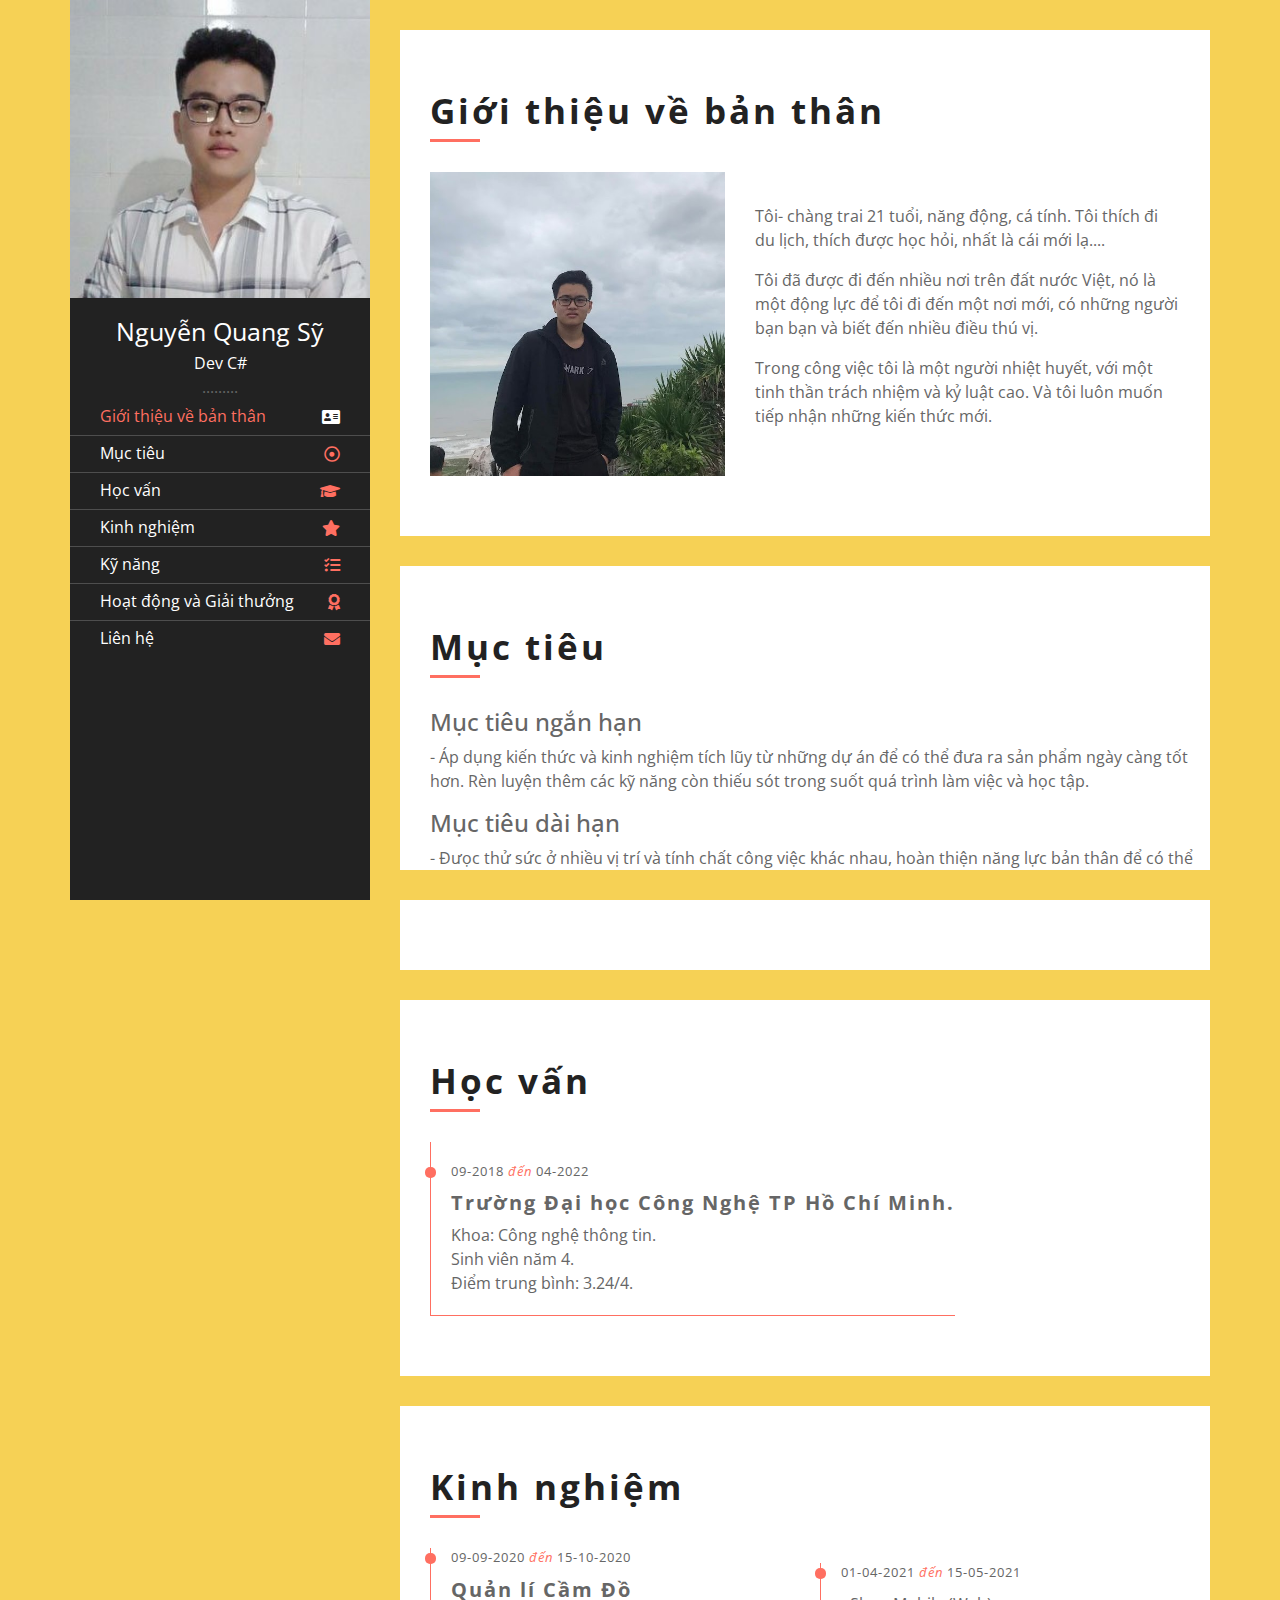
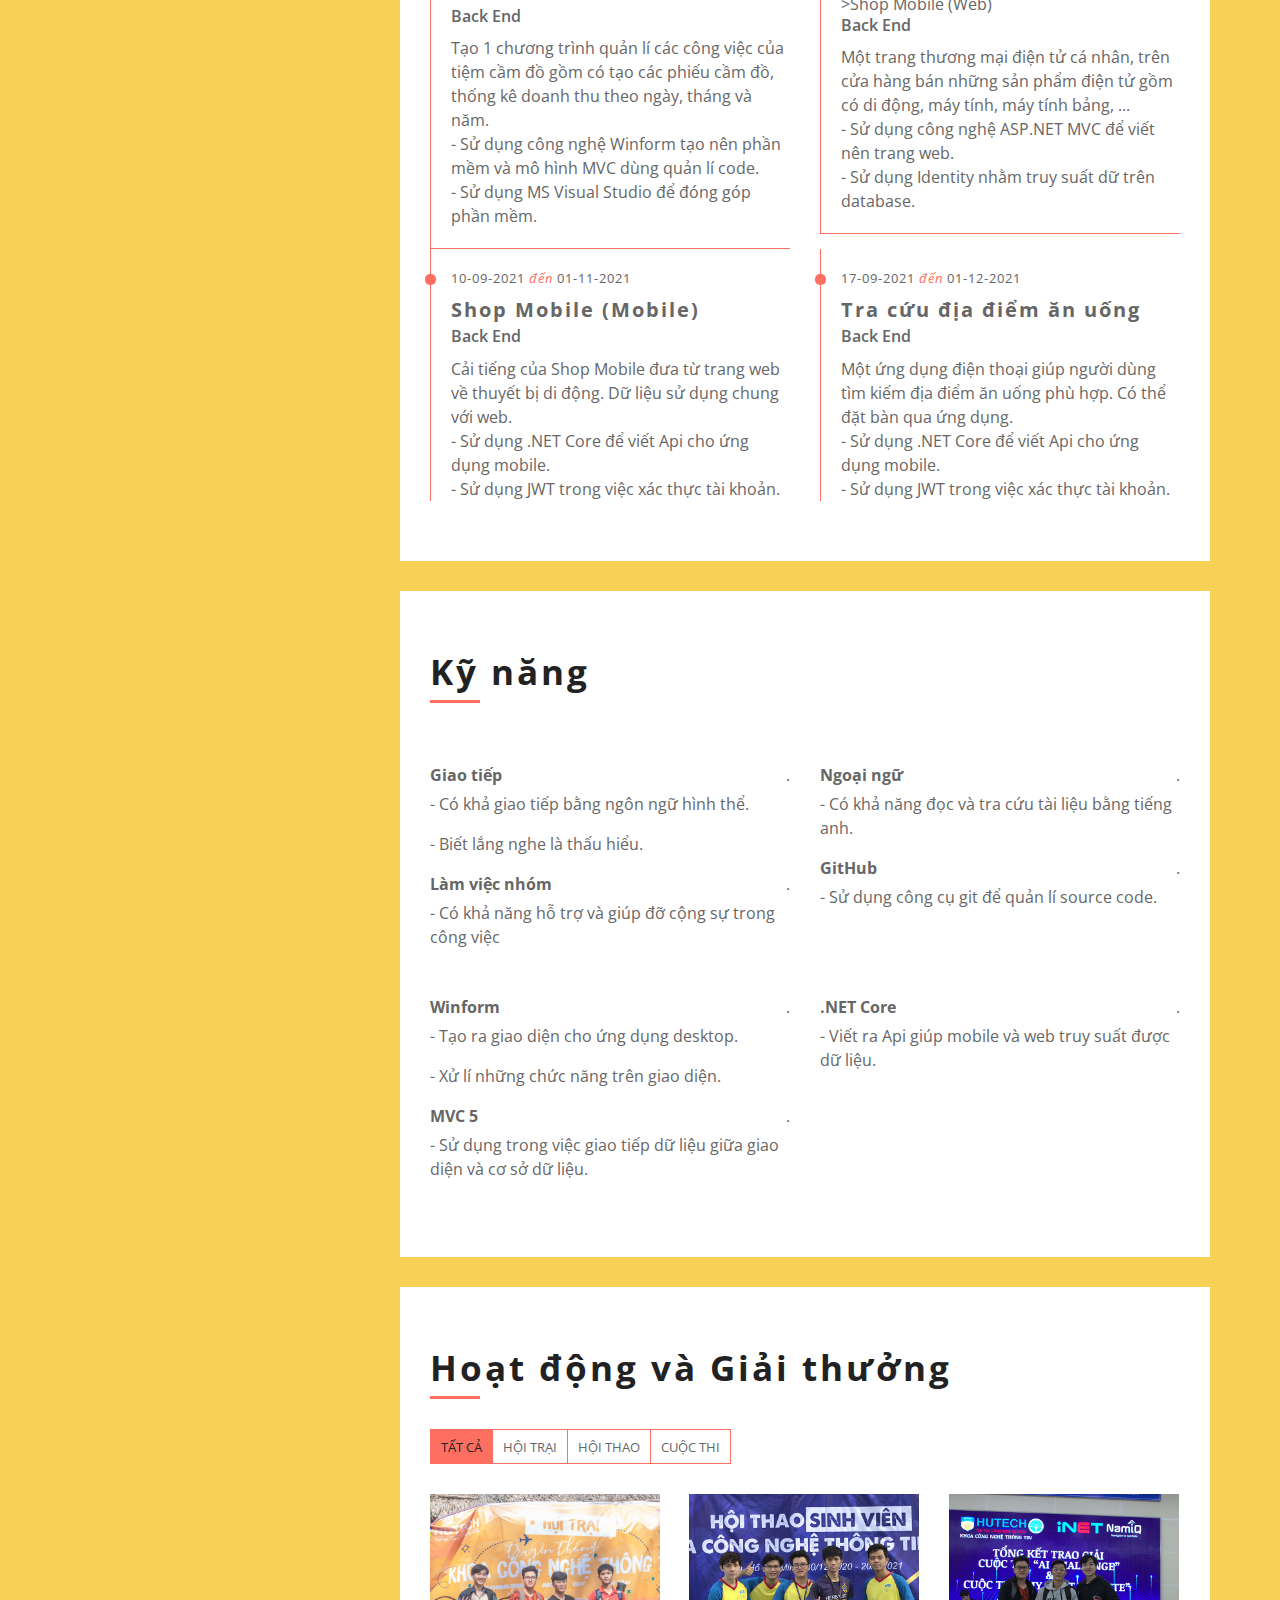
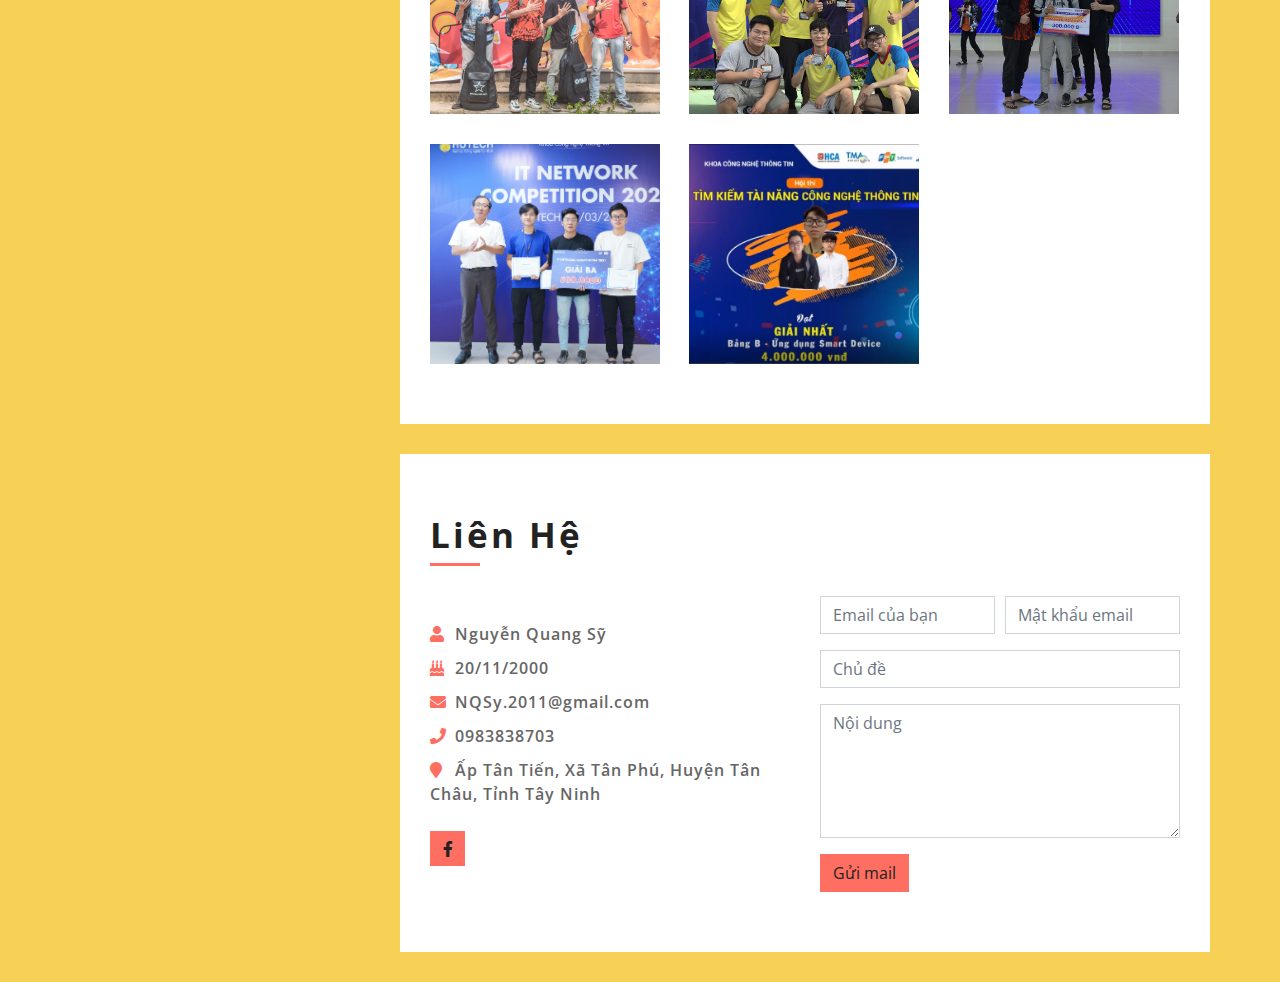
==== commit 6483efcf: "Update index.html" ====
--- a/index.html
+++ b/index.html
@@ -468,6 +468,17 @@
                                     </figure>
                                 </div>
                             </div>
+                        
+                            <div class="col-lg-4 col-md-6 portfolio-item dig-mar">
+                                <div class="portfolio-wrap">
+                                    <figure>
+                                        <img src="img/ITGOTTALENT.jpg" class="img-fluid" alt="">
+                                        <a href="img/ITGOTTALENT.jpg" class="link-preview" data-lightbox="portfolio" data-title="Project Name" title="Preview"><i class="fa fa-eye"></i></a>
+                                        <a href="#" class="link-details" title="More Details"><i class="fa fa-link"></i></a>
+                                        <a class="portfolio-title" href="#">IT GOT TALENT 2021</a>
+                                    </figure>
+                                </div>
+                            </div>
 
                             <!-- <div class="col-lg-4 col-md-6 portfolio-item dig-mar">
                                 <div class="portfolio-wrap">
@@ -738,4 +749,4 @@
             alert(message)
         });
     }
-</script>+</script>
